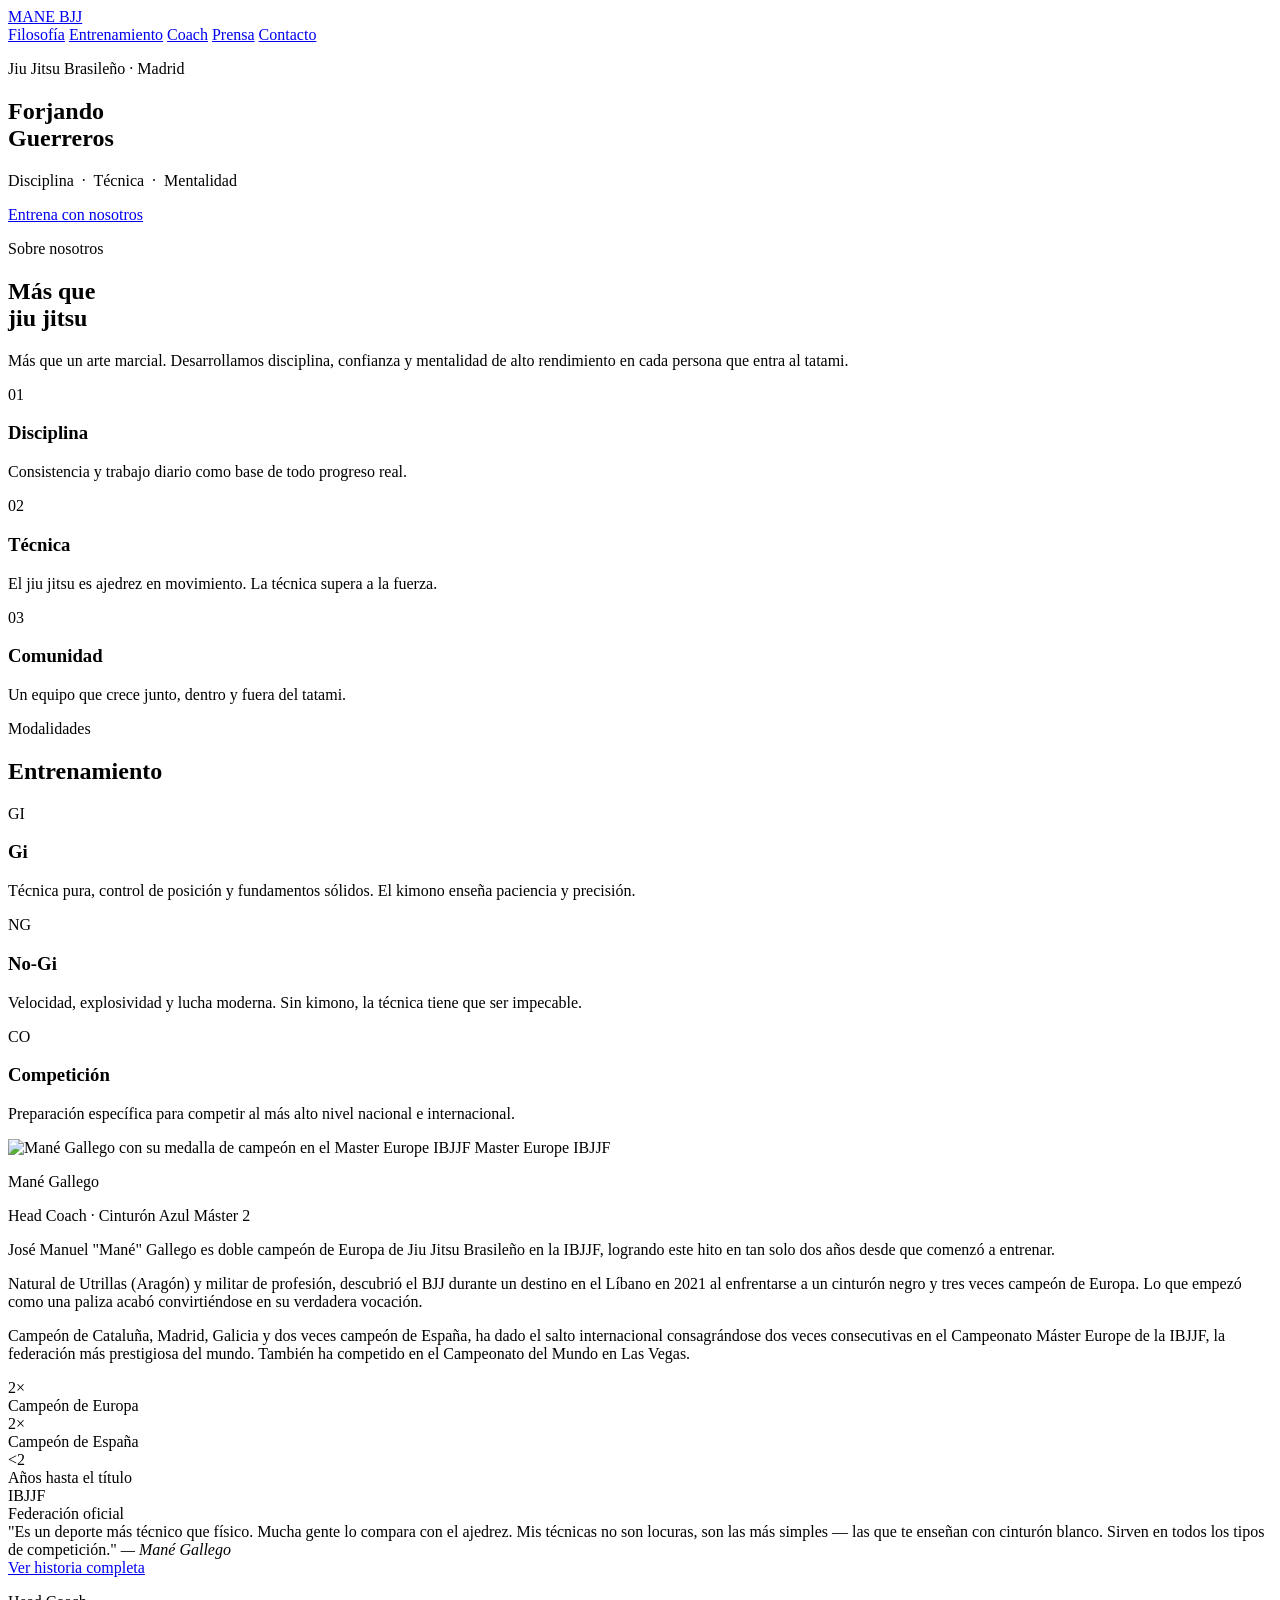
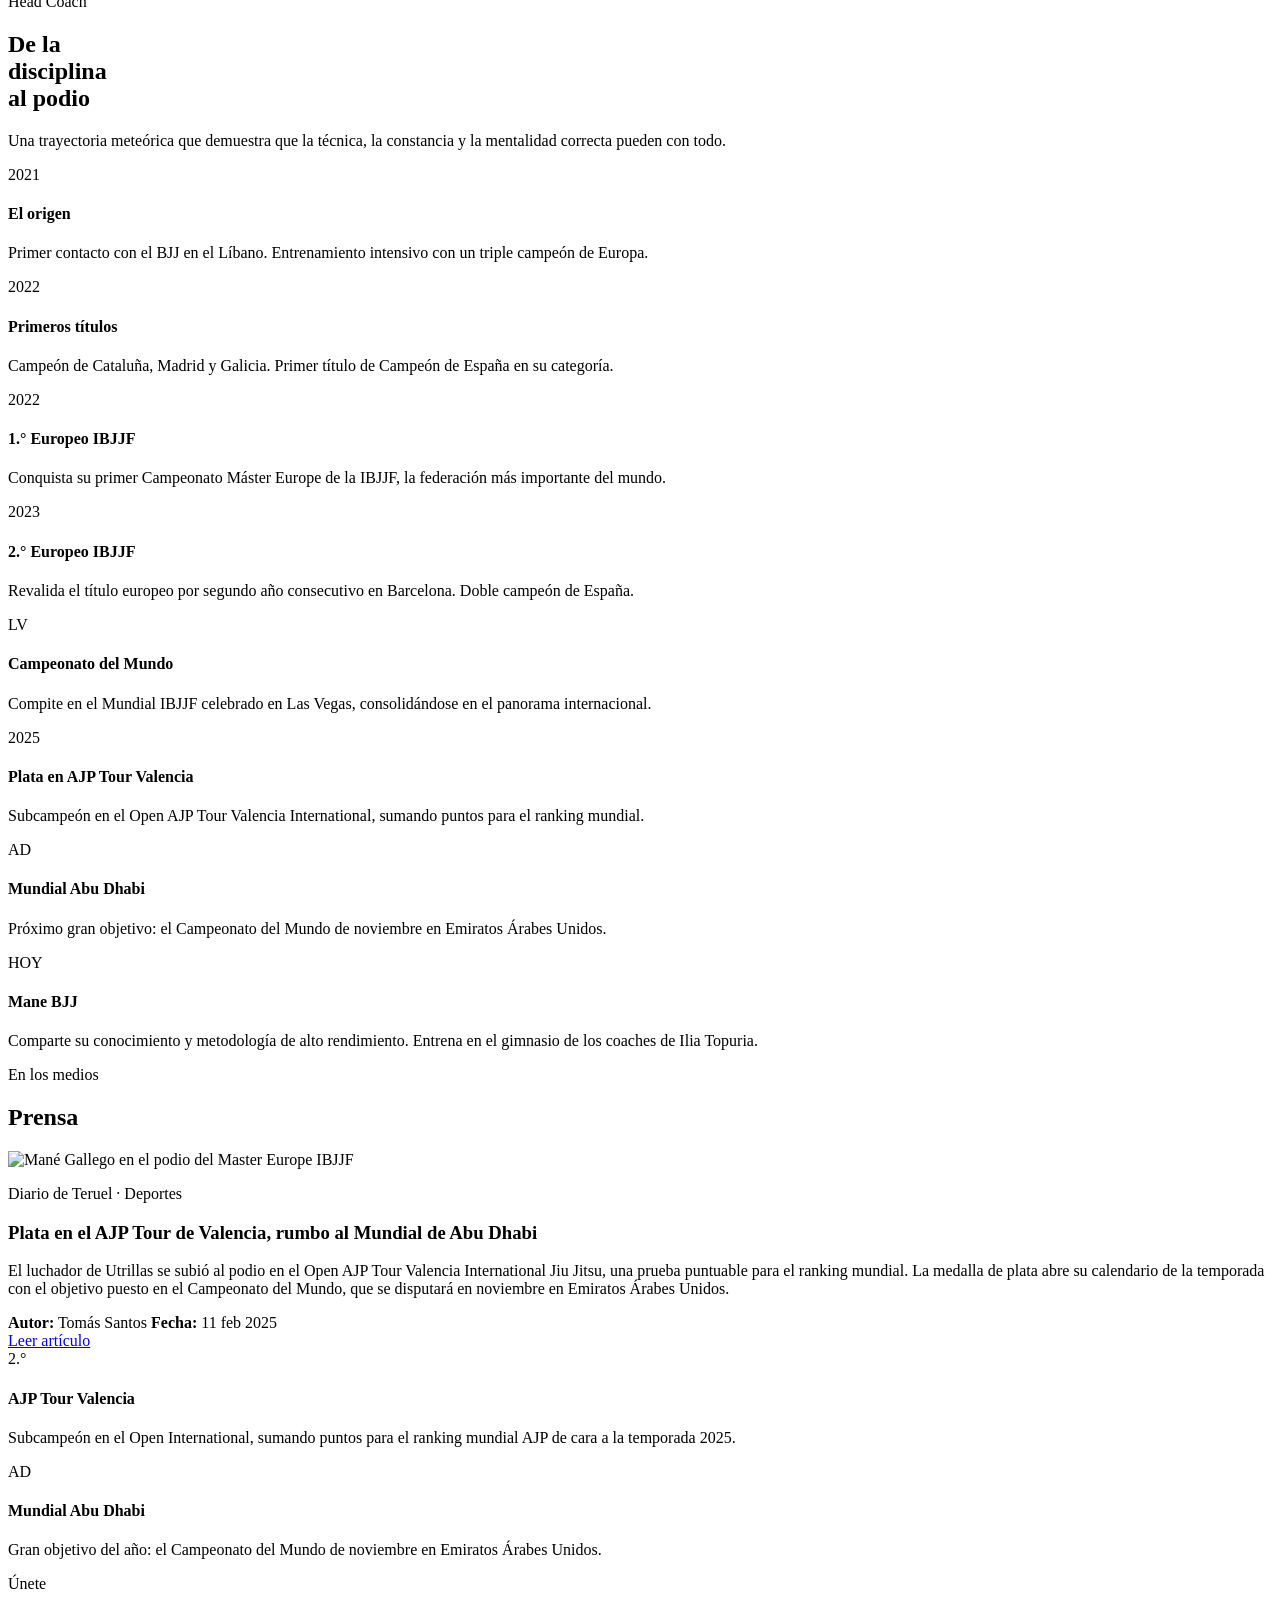
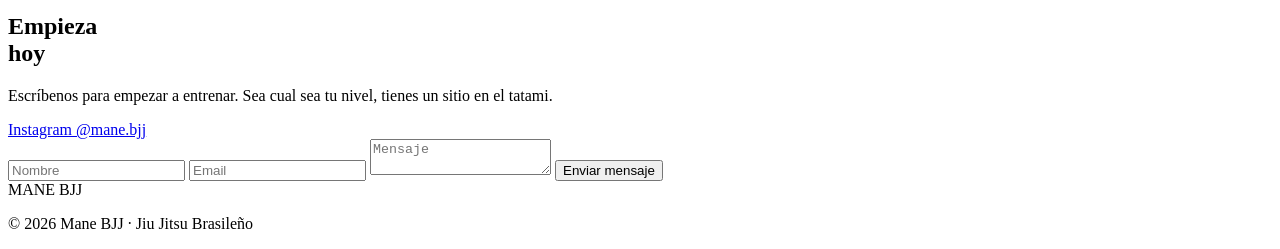
==== index.html @ 2add9572 "Add files via upload" ====
<!DOCTYPE html>
<html lang="es">
<head>
  <meta charset="UTF-8">
  <title>Mane BJJ · Jiu Jitsu Brasileño en Madrid</title>
  <meta name="viewport" content="width=device-width, initial-scale=1.0">
  <meta name="description" content="Academia de Jiu Jitsu Brasileño dirigida por Mané Gallego, doble campeón de Europa IBJJF. Disciplina, técnica y mentalidad de alto rendimiento.">
  <link href="https://fonts.googleapis.com/css2?family=Oswald:wght@400;600;700&family=Inter:wght@300;400;500&display=swap" rel="stylesheet">
  <link rel="stylesheet" href="css/styles.css">
</head>

<body>

<!-- HEADER -->
<header>
  <a class="logo" href="#">MANE BJJ</a>
  <nav>
    <a href="#about">Filosofía</a>
    <a href="#training">Entrenamiento</a>
    <a href="#coach">Coach</a>
    <a href="#press">Prensa</a>
    <a href="#contact">Contacto</a>
  </nav>
</header>

<!-- HERO -->
<section class="hero">
  <div class="hero-image"></div>
  <div class="hero-overlay"></div>
  <div class="hero-grid"></div>
  <div class="hero-content">
    <p class="hero-eyebrow">Jiu Jitsu Brasileño · Madrid</p>
    <h1>Forjando<br><span>Guerreros</span></h1>
    <div class="hero-divider"></div>
    <p class="hero-sub">Disciplina &nbsp;·&nbsp; Técnica &nbsp;·&nbsp; Mentalidad</p>
    <a class="btn" href="https://www.instagram.com/mane.bjj/" target="_blank" rel="noopener">Entrena con nosotros</a>
  </div>
</section>

<!-- FILOSOFIA -->
<section id="about" class="about">
  <div class="about-inner">
    <div>
      <p class="section-label">Sobre nosotros</p>
      <h2>Más que<br>jiu jitsu</h2>
      <p class="about-intro">
        Más que un arte marcial. Desarrollamos disciplina, confianza y mentalidad de alto rendimiento en cada persona que entra al tatami.
      </p>
    </div>
    <div class="about-pillars">
      <div class="pillar">
        <span class="pillar-num">01</span>
        <div class="pillar-text">
          <h3>Disciplina</h3>
          <p>Consistencia y trabajo diario como base de todo progreso real.</p>
        </div>
      </div>
      <div class="pillar">
        <span class="pillar-num">02</span>
        <div class="pillar-text">
          <h3>Técnica</h3>
          <p>El jiu jitsu es ajedrez en movimiento. La técnica supera a la fuerza.</p>
        </div>
      </div>
      <div class="pillar">
        <span class="pillar-num">03</span>
        <div class="pillar-text">
          <h3>Comunidad</h3>
          <p>Un equipo que crece junto, dentro y fuera del tatami.</p>
        </div>
      </div>
    </div>
  </div>
</section>

<!-- ENTRENAMIENTO -->
<section id="training" class="training">
  <div class="training-header">
    <p class="section-label">Modalidades</p>
    <h2>Entrenamiento</h2>
  </div>
  <div class="cards">
    <div class="card">
      <div class="card-icon">GI</div>
      <h3>Gi</h3>
      <p>Técnica pura, control de posición y fundamentos sólidos. El kimono enseña paciencia y precisión.</p>
    </div>
    <div class="card">
      <div class="card-icon">NG</div>
      <h3>No-Gi</h3>
      <p>Velocidad, explosividad y lucha moderna. Sin kimono, la técnica tiene que ser impecable.</p>
    </div>
    <div class="card">
      <div class="card-icon">CO</div>
      <h3>Competición</h3>
      <p>Preparación específica para competir al más alto nivel nacional e internacional.</p>
    </div>
  </div>
</section>

<!-- HEAD COACH -->
<section id="coach" class="coach">
  <div class="coach-inner">

    <div class="coach-visual">
      <div class="coach-card">
        <div class="coach-photo">
          <img src="images/mane-portrait.jpg" alt="Mané Gallego con su medalla de campeón en el Master Europe IBJJF" loading="lazy">
          <span class="coach-photo-tag">Master Europe IBJJF</span>
        </div>

        <div class="coach-body">
          <p class="coach-name">Mané Gallego</p>
          <p class="coach-title">Head Coach · Cinturón Azul Máster 2</p>

          <div class="coach-bio">
            <p>
              José Manuel "Mané" Gallego es doble campeón de Europa de Jiu Jitsu Brasileño en la IBJJF, logrando este hito en tan solo dos años desde que comenzó a entrenar.
            </p>
            <p>
              Natural de Utrillas (Aragón) y militar de profesión, descubrió el BJJ durante un destino en el Líbano en 2021 al enfrentarse a un cinturón negro y tres veces campeón de Europa. Lo que empezó como una paliza acabó convirtiéndose en su verdadera vocación.
            </p>
            <p>
              Campeón de Cataluña, Madrid, Galicia y dos veces campeón de España, ha dado el salto internacional consagrándose dos veces consecutivas en el Campeonato Máster Europe de la IBJJF, la federación más prestigiosa del mundo. También ha competido en el Campeonato del Mundo en Las Vegas.
            </p>
          </div>

          <div class="coach-stats">
            <div class="stat">
              <div class="stat-num">2×</div>
              <div class="stat-label">Campeón de Europa</div>
            </div>
            <div class="stat">
              <div class="stat-num">2×</div>
              <div class="stat-label">Campeón de España</div>
            </div>
            <div class="stat">
              <div class="stat-num">&lt;2</div>
              <div class="stat-label">Años hasta el título</div>
            </div>
            <div class="stat">
              <div class="stat-num">IBJJF</div>
              <div class="stat-label">Federación oficial</div>
            </div>
          </div>

          <div class="coach-quote">
            "Es un deporte más técnico que físico. Mucha gente lo compara con el ajedrez. Mis técnicas no son locuras, son las más simples — las que te enseñan con cinturón blanco. Sirven en todos los tipos de competición."
            <cite>— Mané Gallego</cite>
          </div>

          <a class="btn btn-outline coach-cta" href="https://www.aragondigital.es/articulo/deportes/la-historia-de-mane-gallego-doble-campeon-europeo-de-jiu-jitsu-con-solo-dos-anos-de-practica/20230602103056810098.html" target="_blank" rel="noopener">
            Ver historia completa
          </a>
        </div>
      </div>
    </div>

    <div>
      <p class="section-label">Head Coach</p>
      <h2>De la<br>disciplina<br>al podio</h2>
      <p class="coach-intro">
        Una trayectoria meteórica que demuestra que la técnica, la constancia y la mentalidad correcta pueden con todo.
      </p>

      <div class="coach-timeline">
        <div class="timeline-item">
          <div class="timeline-dot">2021</div>
          <div class="timeline-content">
            <h4>El origen</h4>
            <p>Primer contacto con el BJJ en el Líbano. Entrenamiento intensivo con un triple campeón de Europa.</p>
          </div>
        </div>
        <div class="timeline-item">
          <div class="timeline-dot">2022</div>
          <div class="timeline-content">
            <h4>Primeros títulos</h4>
            <p>Campeón de Cataluña, Madrid y Galicia. Primer título de Campeón de España en su categoría.</p>
          </div>
        </div>
        <div class="timeline-item">
          <div class="timeline-dot">2022</div>
          <div class="timeline-content">
            <h4>1.° Europeo IBJJF</h4>
            <p>Conquista su primer Campeonato Máster Europe de la IBJJF, la federación más importante del mundo.</p>
          </div>
        </div>
        <div class="timeline-item">
          <div class="timeline-dot">2023</div>
          <div class="timeline-content">
            <h4>2.° Europeo IBJJF</h4>
            <p>Revalida el título europeo por segundo año consecutivo en Barcelona. Doble campeón de España.</p>
          </div>
        </div>
        <div class="timeline-item">
          <div class="timeline-dot">LV</div>
          <div class="timeline-content">
            <h4>Campeonato del Mundo</h4>
            <p>Compite en el Mundial IBJJF celebrado en Las Vegas, consolidándose en el panorama internacional.</p>
          </div>
        </div>
        <div class="timeline-item">
          <div class="timeline-dot">2025</div>
          <div class="timeline-content">
            <h4>Plata en AJP Tour Valencia</h4>
            <p>Subcampeón en el Open AJP Tour Valencia International, sumando puntos para el ranking mundial.</p>
          </div>
        </div>
        <div class="timeline-item">
          <div class="timeline-dot">AD</div>
          <div class="timeline-content">
            <h4>Mundial Abu Dhabi</h4>
            <p>Próximo gran objetivo: el Campeonato del Mundo de noviembre en Emiratos Árabes Unidos.</p>
          </div>
        </div>
        <div class="timeline-item">
          <div class="timeline-dot">HOY</div>
          <div class="timeline-content">
            <h4>Mane BJJ</h4>
            <p>Comparte su conocimiento y metodología de alto rendimiento. Entrena en el gimnasio de los coaches de Ilia Topuria.</p>
          </div>
        </div>
      </div>
    </div>

  </div>
</section>

<!-- PRENSA -->
<section id="press" class="press">
  <div class="press-inner">
    <div class="press-header">
      <p class="section-label">En los medios</p>
      <h2>Prensa</h2>
    </div>

    <div class="press-grid">

      <article class="press-feature">
        <div class="press-feature-image">
          <img src="images/mane-podium.jpg" alt="Mané Gallego en el podio del Master Europe IBJJF" loading="lazy">
        </div>
        <div class="press-feature-body">
          <p class="press-source">Diario de Teruel · Deportes</p>
          <h3>Plata en el AJP Tour de Valencia, rumbo al Mundial de Abu Dhabi</h3>
          <p>
            El luchador de Utrillas se subió al podio en el Open AJP Tour Valencia International Jiu Jitsu, una prueba puntuable para el ranking mundial. La medalla de plata abre su calendario de la temporada con el objetivo puesto en el Campeonato del Mundo, que se disputará en noviembre en Emiratos Árabes Unidos.
          </p>
          <div class="press-feature-meta">
            <span class="press-meta-item"><strong>Autor:</strong> Tomás Santos</span>
            <span class="press-meta-item"><strong>Fecha:</strong> 11 feb 2025</span>
          </div>
          <a class="btn btn-outline" href="https://www.diariodeteruel.es/deportes/mane-gallego-segundo-en-el-ajptour-de-valencia-para-preparar-su-temporada" target="_blank" rel="noopener">
            Leer artículo
          </a>
        </div>
      </article>

      <div class="press-side">
        <div class="press-callout">
          <div class="press-callout-num">2.°</div>
          <h4>AJP Tour Valencia</h4>
          <p>Subcampeón en el Open International, sumando puntos para el ranking mundial AJP de cara a la temporada 2025.</p>
        </div>
        <div class="press-callout">
          <div class="press-callout-num">AD</div>
          <h4>Mundial Abu Dhabi</h4>
          <p>Gran objetivo del año: el Campeonato del Mundo de noviembre en Emiratos Árabes Unidos.</p>
        </div>
      </div>

    </div>
  </div>
</section>

<!-- CONTACTO -->
<section id="contact" class="contact">
  <div class="contact-inner">

    <div class="contact-info">
      <p class="section-label">Únete</p>
      <h2>Empieza<br>hoy</h2>
      <p>Escríbenos para empezar a entrenar. Sea cual sea tu nivel, tienes un sitio en el tatami.</p>
      <a class="ig-link" href="https://www.instagram.com/mane.bjj/" target="_blank" rel="noopener">
        Instagram @mane.bjj
      </a>
    </div>

    <form class="contact-form" action="mailto:jmgn1987@gmail.com" method="POST" enctype="text/plain">
      <input type="text" name="nombre" placeholder="Nombre" required>
      <input type="email" name="email" placeholder="Email" required>
      <textarea name="mensaje" placeholder="Mensaje" required></textarea>
      <button type="submit">Enviar mensaje</button>
    </form>

  </div>
</section>

<!-- FOOTER -->
<footer>
  <span class="logo">MANE BJJ</span>
  <p>© 2026 Mane BJJ · Jiu Jitsu Brasileño</p>
</footer>

</body>
</html>
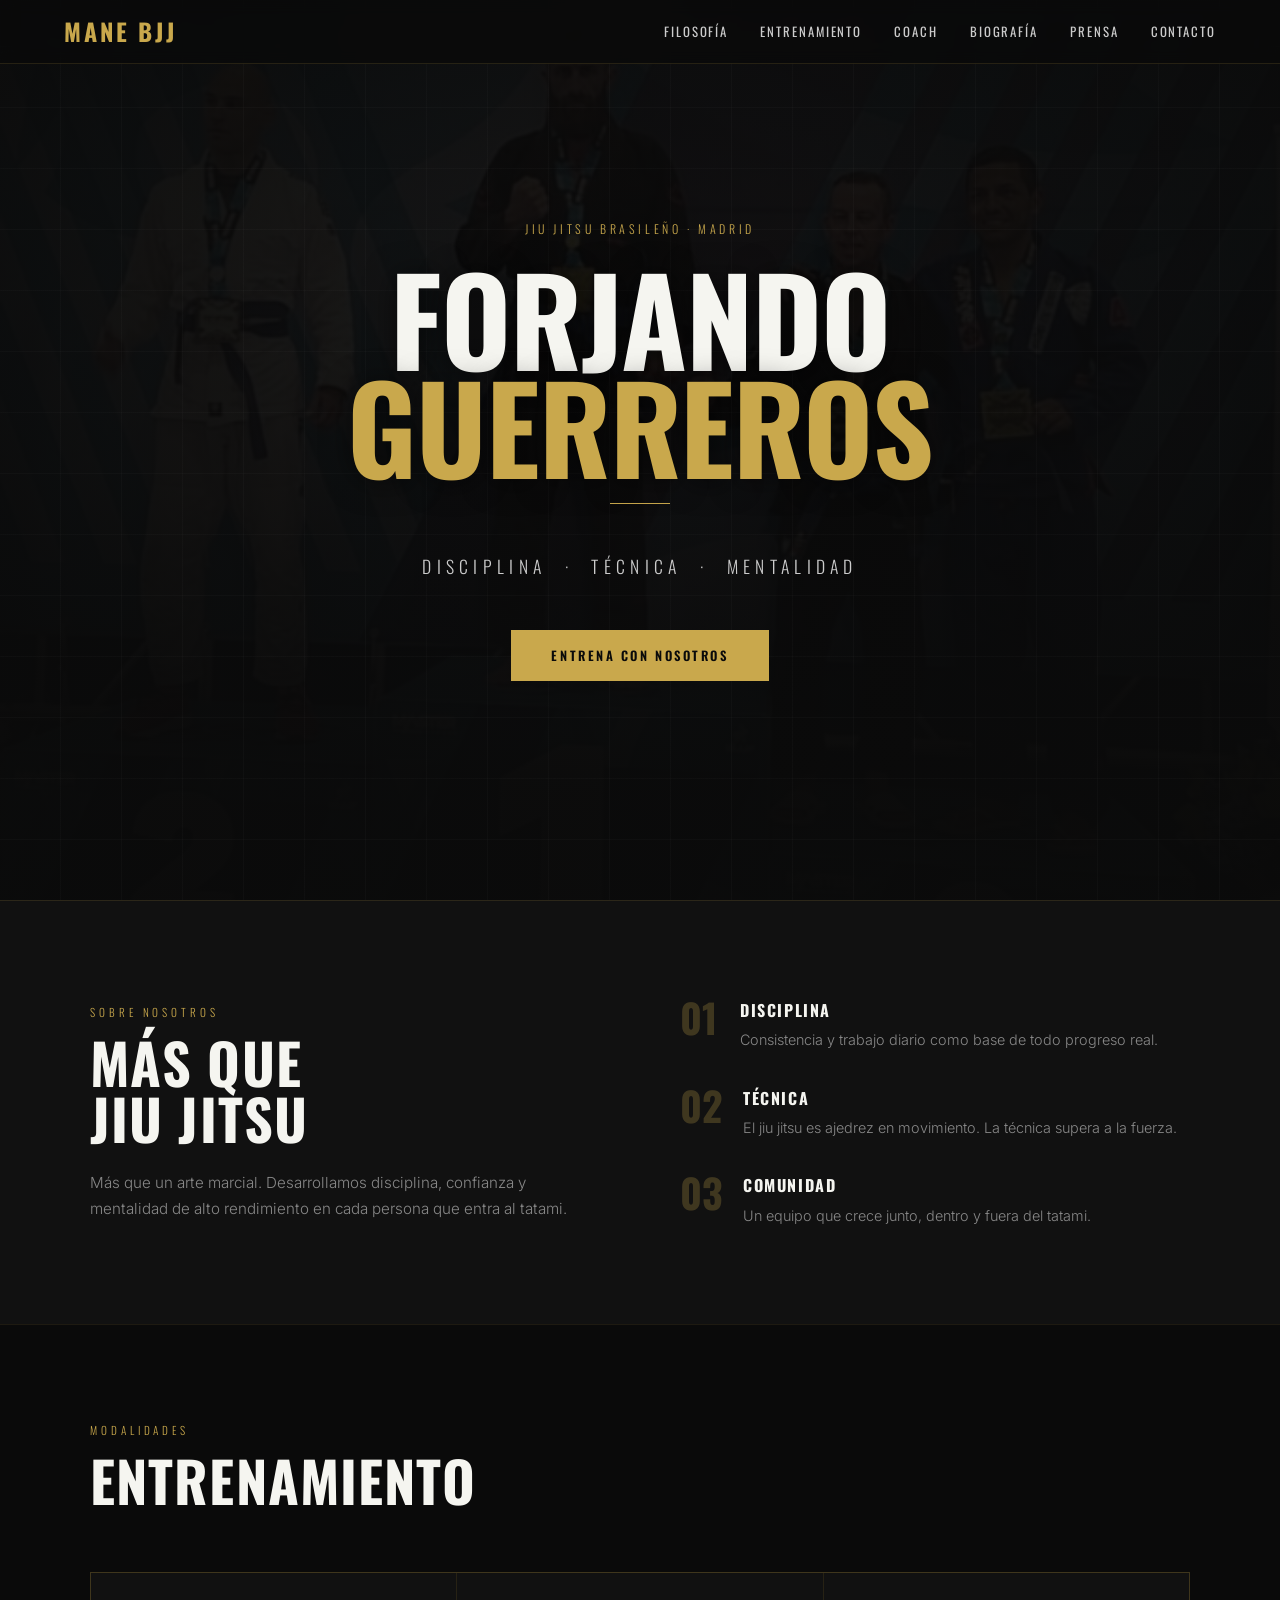
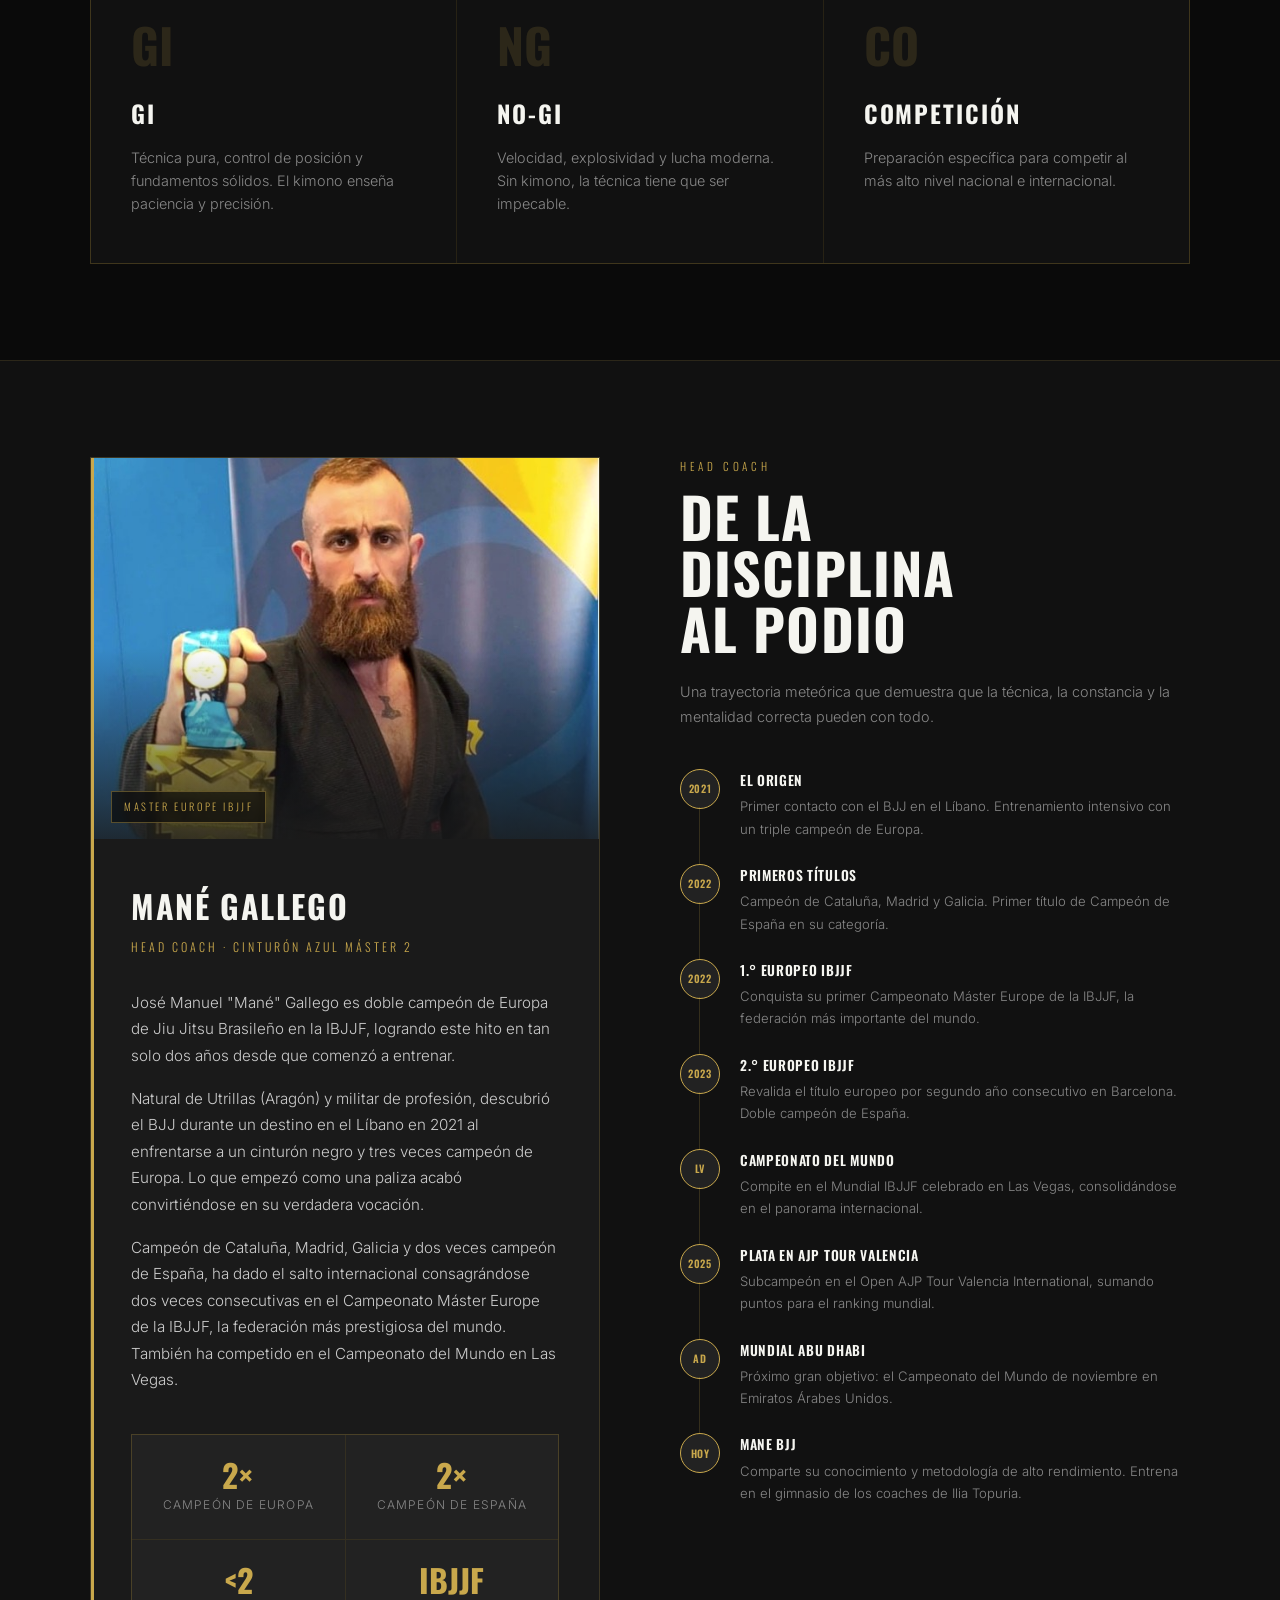
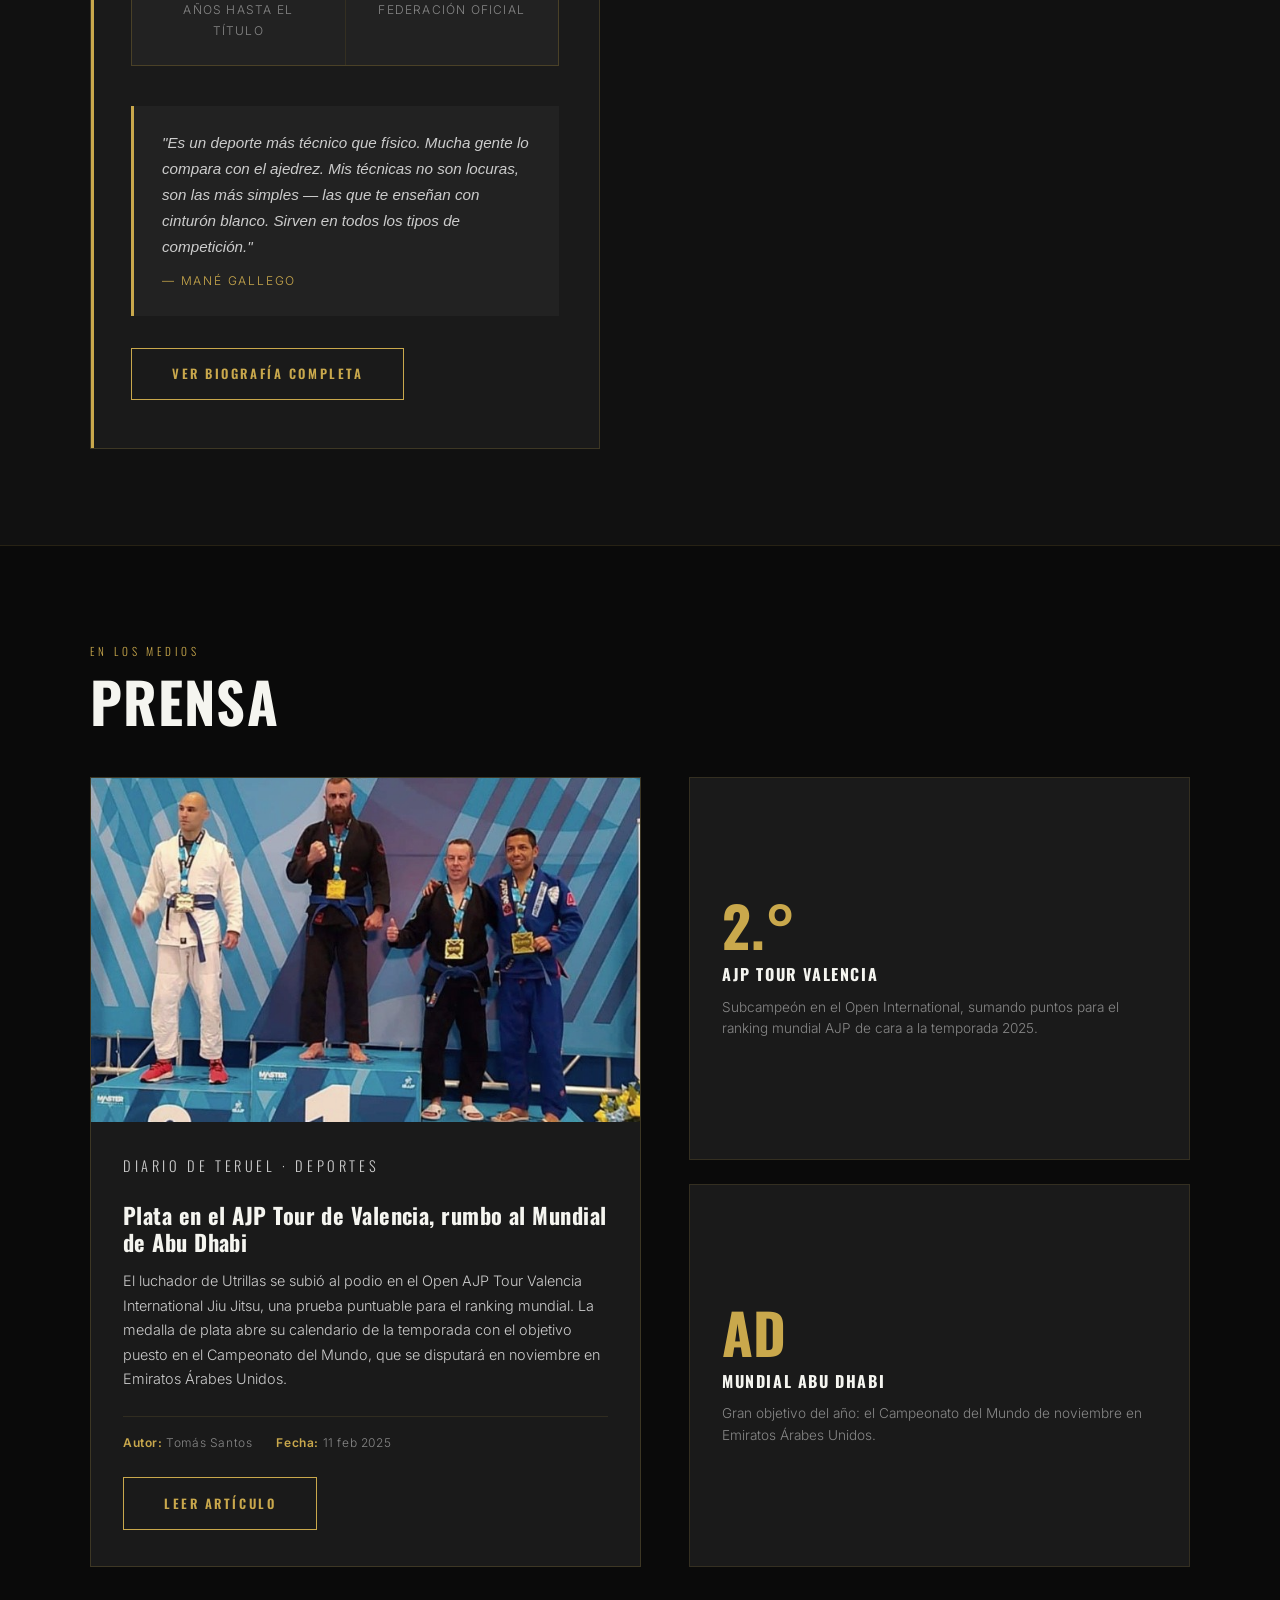
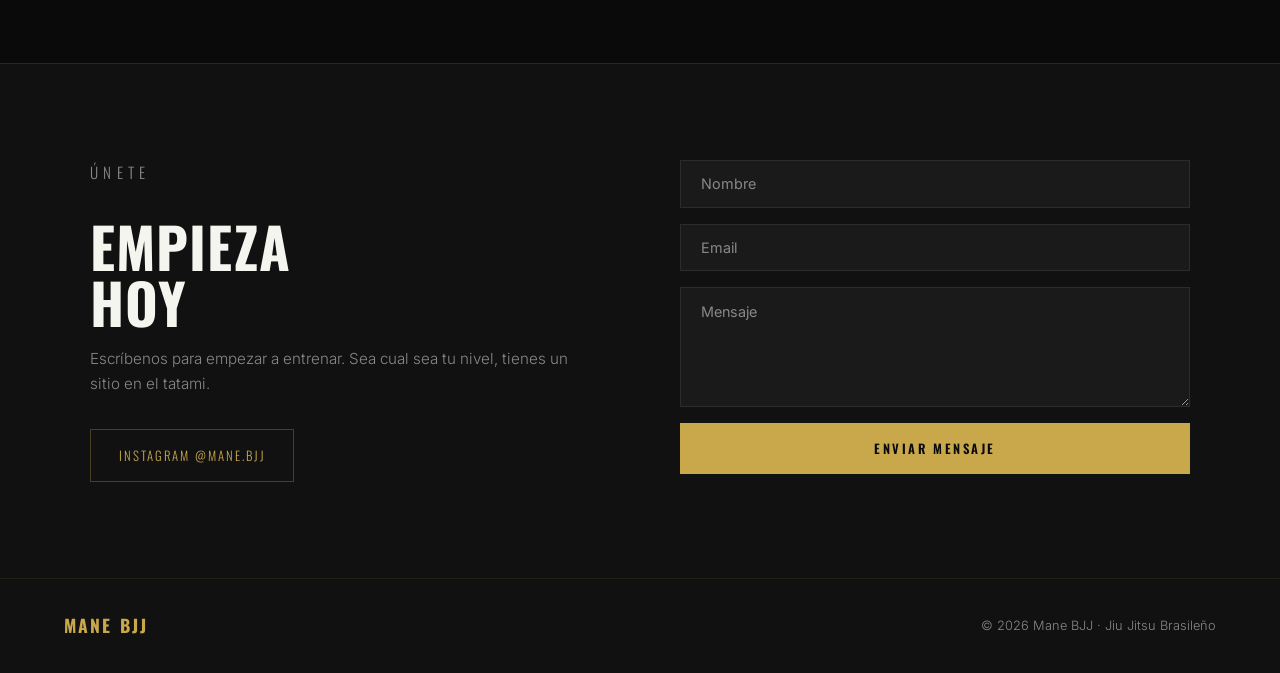
==== commit 450d2259: "Añade página de biografía cronológica con entrevista en vídeo y prensa Co-Authored-By: Claude Opus 5" ====
--- a/index.html
+++ b/index.html
@@ -18,6 +18,7 @@
     <a href="#about">Filosofía</a>
     <a href="#training">Entrenamiento</a>
     <a href="#coach">Coach</a>
+    <a href="biografia.html">Biografía</a>
     <a href="#press">Prensa</a>
     <a href="#contact">Contacto</a>
   </nav>
@@ -149,8 +150,8 @@
             <cite>— Mané Gallego</cite>
           </div>
 
-          <a class="btn btn-outline coach-cta" href="https://www.aragondigital.es/articulo/deportes/la-historia-de-mane-gallego-doble-campeon-europeo-de-jiu-jitsu-con-solo-dos-anos-de-practica/20230602103056810098.html" target="_blank" rel="noopener">
-            Ver historia completa
+          <a class="btn btn-outline coach-cta" href="biografia.html">
+            Ver biografía completa
           </a>
         </div>
       </div>
--- a/css/styles.css
+++ b/css/styles.css
@@ -0,0 +1,1106 @@
+/* ─────────────────────────────────────────────
+   MANE BJJ · STYLES
+   Jiu Jitsu Brasileño · Madrid
+   ───────────────────────────────────────────── */
+
+*, *::before, *::after { box-sizing: border-box; margin: 0; padding: 0; }
+
+:root {
+  --black: #0a0a0a;
+  --dark: #111111;
+  --dark-2: #1a1a1a;
+  --dark-3: #222222;
+  --gold: #c9a84c;
+  --gold-light: #e2c47a;
+  --gold-dark: #9a7a2e;
+  --white: #f5f5f0;
+  --gray: #888;
+  --gray-light: #ccc;
+  --font-title: 'Oswald', sans-serif;
+  --font-body: 'Inter', sans-serif;
+}
+
+html { scroll-behavior: smooth; }
+
+body {
+  background: var(--black);
+  color: var(--white);
+  font-family: var(--font-body);
+  font-weight: 300;
+  line-height: 1.7;
+  overflow-x: hidden;
+}
+
+img { max-width: 100%; display: block; }
+
+/* ── HEADER ── */
+header {
+  position: fixed;
+  top: 0; left: 0; right: 0;
+  z-index: 100;
+  display: flex;
+  align-items: center;
+  justify-content: space-between;
+  padding: 0 5%;
+  height: 64px;
+  background: rgba(10,10,10,0.92);
+  backdrop-filter: blur(8px);
+  border-bottom: 1px solid rgba(201,168,76,0.15);
+}
+
+header .logo {
+  font-family: var(--font-title);
+  font-size: 1.5rem;
+  font-weight: 700;
+  letter-spacing: 0.12em;
+  color: var(--gold);
+  text-decoration: none;
+}
+
+nav { display: flex; gap: 2rem; }
+
+nav a {
+  font-family: var(--font-title);
+  font-size: 0.8rem;
+  font-weight: 400;
+  letter-spacing: 0.15em;
+  text-transform: uppercase;
+  color: var(--gray-light);
+  text-decoration: none;
+  transition: color 0.2s;
+}
+
+nav a:hover { color: var(--gold); }
+
+/* ── HERO ── */
+.hero {
+  min-height: 100vh;
+  display: flex;
+  align-items: center;
+  justify-content: center;
+  text-align: center;
+  position: relative;
+  overflow: hidden;
+  background: var(--black);
+}
+
+.hero-image {
+  position: absolute;
+  inset: 0;
+  background-image: url('../images/mane-podium.jpg');
+  background-size: cover;
+  background-position: center 30%;
+  filter: grayscale(40%) contrast(1.05);
+  opacity: 0.55;
+}
+
+.hero-overlay {
+  position: absolute;
+  inset: 0;
+  background:
+    radial-gradient(ellipse 80% 60% at 50% 40%, rgba(10,10,10,0.55) 0%, rgba(10,10,10,0.92) 80%),
+    linear-gradient(180deg, rgba(10,10,10,0.6) 0%, rgba(10,10,10,0.85) 100%);
+}
+
+.hero-grid {
+  position: absolute;
+  inset: 0;
+  background:
+    repeating-linear-gradient(0deg, transparent, transparent 60px, rgba(255,255,255,0.018) 60px, rgba(255,255,255,0.018) 61px),
+    repeating-linear-gradient(90deg, transparent, transparent 60px, rgba(255,255,255,0.018) 60px, rgba(255,255,255,0.018) 61px);
+}
+
+.hero-content {
+  position: relative;
+  z-index: 2;
+  max-width: 860px;
+  padding: 0 5%;
+}
+
+.hero-eyebrow {
+  font-family: var(--font-title);
+  font-size: 0.75rem;
+  letter-spacing: 0.3em;
+  color: var(--gold);
+  text-transform: uppercase;
+  margin-bottom: 1.5rem;
+}
+
+.hero h1 {
+  font-family: var(--font-title);
+  font-size: clamp(3.5rem, 10vw, 7.5rem);
+  font-weight: 700;
+  line-height: 0.9;
+  letter-spacing: -0.01em;
+  text-transform: uppercase;
+  color: var(--white);
+  margin-bottom: 1.5rem;
+  text-shadow: 0 2px 30px rgba(0,0,0,0.6);
+}
+
+.hero h1 span { color: var(--gold); }
+
+.hero-sub {
+  font-family: var(--font-title);
+  font-size: clamp(0.9rem, 2vw, 1.1rem);
+  letter-spacing: 0.3em;
+  color: var(--gray-light);
+  text-transform: uppercase;
+  margin-bottom: 3rem;
+}
+
+.hero-divider {
+  width: 60px;
+  height: 1px;
+  background: var(--gold);
+  margin: 0 auto 3rem;
+}
+
+.btn {
+  display: inline-block;
+  font-family: var(--font-title);
+  font-size: 0.8rem;
+  font-weight: 600;
+  letter-spacing: 0.2em;
+  text-transform: uppercase;
+  color: var(--black);
+  background: var(--gold);
+  padding: 0.9rem 2.5rem;
+  text-decoration: none;
+  transition: background 0.2s, transform 0.15s;
+}
+
+.btn:hover {
+  background: var(--gold-light);
+  transform: translateY(-1px);
+}
+
+.btn-outline {
+  background: transparent;
+  color: var(--gold);
+  border: 1px solid var(--gold);
+}
+
+.btn-outline:hover {
+  background: var(--gold);
+  color: var(--black);
+}
+
+/* ── SECTION BASE ── */
+section { padding: 6rem 5%; }
+
+.section-label {
+  font-family: var(--font-title);
+  font-size: 0.7rem;
+  letter-spacing: 0.35em;
+  color: var(--gold);
+  text-transform: uppercase;
+  margin-bottom: 0.75rem;
+}
+
+h2 {
+  font-family: var(--font-title);
+  font-size: clamp(2rem, 5vw, 3.5rem);
+  font-weight: 700;
+  text-transform: uppercase;
+  letter-spacing: 0.02em;
+  line-height: 1;
+  margin-bottom: 1.5rem;
+}
+
+/* ── ABOUT / FILOSOFIA ── */
+.about {
+  background: var(--dark);
+  border-top: 1px solid rgba(201,168,76,0.15);
+}
+
+.about-inner {
+  max-width: 1100px;
+  margin: 0 auto;
+  display: grid;
+  grid-template-columns: 1fr 1fr;
+  gap: 5rem;
+  align-items: center;
+}
+
+.about-intro {
+  color: var(--gray);
+  font-size: 0.95rem;
+  margin-top: 1.25rem;
+}
+
+.about-pillars {
+  display: flex;
+  flex-direction: column;
+  gap: 2rem;
+}
+
+.pillar {
+  display: flex;
+  gap: 1.25rem;
+  align-items: flex-start;
+}
+
+.pillar-num {
+  font-family: var(--font-title);
+  font-size: 2.5rem;
+  font-weight: 700;
+  color: var(--gold);
+  opacity: 0.25;
+  line-height: 1;
+  min-width: 2.5rem;
+}
+
+.pillar-text h3 {
+  font-family: var(--font-title);
+  font-size: 1rem;
+  letter-spacing: 0.1em;
+  text-transform: uppercase;
+  color: var(--white);
+  margin-bottom: 0.25rem;
+}
+
+.pillar-text p {
+  font-size: 0.9rem;
+  color: var(--gray);
+}
+
+/* ── TRAINING ── */
+.training {
+  background: var(--black);
+  border-top: 1px solid rgba(201,168,76,0.1);
+}
+
+.training-header {
+  max-width: 1100px;
+  margin: 0 auto 4rem;
+}
+
+.cards {
+  max-width: 1100px;
+  margin: 0 auto;
+  display: grid;
+  grid-template-columns: repeat(3, 1fr);
+  gap: 1px;
+  background: rgba(201,168,76,0.15);
+  border: 1px solid rgba(201,168,76,0.15);
+}
+
+.card {
+  background: var(--dark);
+  padding: 3rem 2.5rem;
+  position: relative;
+  overflow: hidden;
+  transition: background 0.3s;
+}
+
+.card::before {
+  content: '';
+  position: absolute;
+  bottom: 0; left: 0; right: 0;
+  height: 2px;
+  background: var(--gold);
+  transform: scaleX(0);
+  transform-origin: left;
+  transition: transform 0.3s;
+}
+
+.card:hover { background: var(--dark-2); }
+.card:hover::before { transform: scaleX(1); }
+
+.card-icon {
+  font-family: var(--font-title);
+  font-size: 3rem;
+  font-weight: 700;
+  color: rgba(201,168,76,0.15);
+  line-height: 1;
+  margin-bottom: 1.5rem;
+}
+
+.card h3 {
+  font-family: var(--font-title);
+  font-size: 1.5rem;
+  font-weight: 700;
+  letter-spacing: 0.08em;
+  text-transform: uppercase;
+  color: var(--white);
+  margin-bottom: 0.75rem;
+}
+
+.card p {
+  font-size: 0.9rem;
+  color: var(--gray);
+  line-height: 1.6;
+}
+
+/* ── HEAD COACH ── */
+.coach {
+  background: var(--dark);
+  border-top: 1px solid rgba(201,168,76,0.15);
+}
+
+.coach-inner {
+  max-width: 1100px;
+  margin: 0 auto;
+  display: grid;
+  grid-template-columns: 1fr 1fr;
+  gap: 5rem;
+  align-items: start;
+}
+
+.coach-visual { position: relative; }
+
+.coach-card {
+  background: var(--dark-2);
+  border: 1px solid rgba(201,168,76,0.2);
+  position: relative;
+}
+
+.coach-card::before {
+  content: '';
+  position: absolute;
+  top: 0; left: 0;
+  width: 3px;
+  height: 100%;
+  background: var(--gold);
+  z-index: 2;
+}
+
+.coach-photo {
+  position: relative;
+  overflow: hidden;
+  aspect-ratio: 4 / 3;
+  background: var(--black);
+}
+
+.coach-photo img {
+  width: 100%;
+  height: 100%;
+  object-fit: cover;
+  object-position: center 25%;
+  filter: grayscale(15%) contrast(1.05);
+  transition: transform 0.6s ease, filter 0.4s ease;
+}
+
+.coach-card:hover .coach-photo img {
+  transform: scale(1.04);
+  filter: grayscale(0%) contrast(1.05);
+}
+
+.coach-photo::after {
+  content: '';
+  position: absolute;
+  inset: 0;
+  background: linear-gradient(180deg, transparent 50%, rgba(26,26,26,0.85) 100%);
+  pointer-events: none;
+}
+
+.coach-photo-tag {
+  position: absolute;
+  bottom: 1rem;
+  left: 1.25rem;
+  z-index: 2;
+  font-family: var(--font-title);
+  font-size: 0.65rem;
+  letter-spacing: 0.25em;
+  text-transform: uppercase;
+  color: var(--gold);
+  padding: 0.4rem 0.75rem;
+  background: rgba(10,10,10,0.7);
+  border: 1px solid rgba(201,168,76,0.4);
+  backdrop-filter: blur(4px);
+}
+
+.coach-body { padding: 2.5rem 2.5rem 3rem; }
+
+.coach-name {
+  font-family: var(--font-title);
+  font-size: 2rem;
+  font-weight: 700;
+  text-transform: uppercase;
+  letter-spacing: 0.05em;
+  color: var(--white);
+  margin-bottom: 0.25rem;
+}
+
+.coach-title {
+  font-family: var(--font-title);
+  font-size: 0.75rem;
+  letter-spacing: 0.25em;
+  color: var(--gold);
+  text-transform: uppercase;
+  margin-bottom: 2rem;
+}
+
+.coach-bio p {
+  font-size: 0.95rem;
+  color: var(--gray-light);
+  margin-bottom: 1rem;
+  line-height: 1.75;
+}
+
+.coach-stats {
+  display: grid;
+  grid-template-columns: 1fr 1fr;
+  gap: 1px;
+  background: rgba(201,168,76,0.15);
+  border: 1px solid rgba(201,168,76,0.15);
+  margin-top: 2.5rem;
+}
+
+.stat {
+  background: var(--dark-3);
+  padding: 1.5rem;
+  text-align: center;
+}
+
+.stat-num {
+  font-family: var(--font-title);
+  font-size: 2rem;
+  font-weight: 700;
+  color: var(--gold);
+  line-height: 1;
+  margin-bottom: 0.25rem;
+}
+
+.stat-label {
+  font-size: 0.75rem;
+  letter-spacing: 0.1em;
+  text-transform: uppercase;
+  color: var(--gray);
+}
+
+.coach-quote {
+  background: var(--dark-3);
+  border-left: 3px solid var(--gold);
+  padding: 1.5rem 1.75rem;
+  margin-top: 2.5rem;
+  font-style: italic;
+  font-size: 0.95rem;
+  color: var(--gray-light);
+  line-height: 1.7;
+}
+
+.coach-quote cite {
+  display: block;
+  margin-top: 0.75rem;
+  font-style: normal;
+  font-size: 0.75rem;
+  letter-spacing: 0.15em;
+  text-transform: uppercase;
+  color: var(--gold);
+}
+
+.coach-cta { margin-top: 2rem; display: inline-block; }
+
+.coach-intro {
+  color: var(--gray);
+  font-size: 0.9rem;
+  margin-bottom: 2.5rem;
+}
+
+.coach-timeline { margin-top: 2.5rem; }
+
+.timeline-item {
+  display: flex;
+  gap: 1.25rem;
+  padding-bottom: 1.5rem;
+  position: relative;
+}
+
+.timeline-item:not(:last-child)::after {
+  content: '';
+  position: absolute;
+  left: 19px;
+  top: 38px;
+  bottom: 0;
+  width: 1px;
+  background: rgba(201,168,76,0.2);
+}
+
+.timeline-dot {
+  width: 40px;
+  height: 40px;
+  border-radius: 50%;
+  border: 1px solid var(--gold);
+  background: var(--dark-3);
+  display: flex;
+  align-items: center;
+  justify-content: center;
+  flex-shrink: 0;
+  font-family: var(--font-title);
+  font-size: 0.65rem;
+  font-weight: 600;
+  color: var(--gold);
+  letter-spacing: 0.05em;
+}
+
+.timeline-content h4 {
+  font-family: var(--font-title);
+  font-size: 0.85rem;
+  font-weight: 600;
+  letter-spacing: 0.05em;
+  text-transform: uppercase;
+  color: var(--white);
+  margin-bottom: 0.2rem;
+}
+
+.timeline-content p {
+  font-size: 0.82rem;
+  color: var(--gray);
+}
+
+/* ── PRENSA ── */
+.press {
+  background: var(--black);
+  border-top: 1px solid rgba(201,168,76,0.15);
+}
+
+.press-inner {
+  max-width: 1100px;
+  margin: 0 auto;
+}
+
+.press-header { margin-bottom: 3rem; }
+
+.press-grid {
+  display: grid;
+  grid-template-columns: 1.1fr 1fr;
+  gap: 3rem;
+  align-items: stretch;
+}
+
+.press-feature {
+  background: var(--dark-2);
+  border: 1px solid rgba(201,168,76,0.2);
+  overflow: hidden;
+  display: flex;
+  flex-direction: column;
+}
+
+.press-feature-image {
+  aspect-ratio: 16 / 10;
+  overflow: hidden;
+  position: relative;
+}
+
+.press-feature-image img {
+  width: 100%;
+  height: 100%;
+  object-fit: cover;
+  object-position: center 30%;
+  filter: grayscale(20%);
+  transition: transform 0.6s ease;
+}
+
+.press-feature:hover .press-feature-image img { transform: scale(1.04); }
+
+.press-feature-body { padding: 2rem 2rem 2.25rem; }
+
+.press-source {
+  font-family: var(--font-title);
+  font-size: 0.7rem;
+  letter-spacing: 0.25em;
+  text-transform: uppercase;
+  color: var(--gold);
+  margin-bottom: 0.75rem;
+}
+
+.press-feature h3 {
+  font-family: var(--font-title);
+  font-size: 1.4rem;
+  font-weight: 700;
+  letter-spacing: 0.02em;
+  line-height: 1.2;
+  color: var(--white);
+  margin-bottom: 0.85rem;
+  text-transform: none;
+}
+
+.press-feature p {
+  font-size: 0.9rem;
+  color: var(--gray-light);
+  line-height: 1.7;
+  margin-bottom: 1.5rem;
+}
+
+.press-feature-meta {
+  display: flex;
+  gap: 1.5rem;
+  align-items: center;
+  flex-wrap: wrap;
+  margin-bottom: 1.5rem;
+  padding-top: 1rem;
+  border-top: 1px solid rgba(201,168,76,0.12);
+}
+
+.press-meta-item {
+  font-size: 0.75rem;
+  color: var(--gray);
+  letter-spacing: 0.05em;
+}
+
+.press-meta-item strong {
+  color: var(--gold);
+  font-weight: 600;
+}
+
+.press-side {
+  display: flex;
+  flex-direction: column;
+  gap: 1.5rem;
+}
+
+.press-callout {
+  background: var(--dark-2);
+  border: 1px solid rgba(201,168,76,0.15);
+  padding: 2rem;
+  flex: 1;
+  display: flex;
+  flex-direction: column;
+  justify-content: center;
+}
+
+.press-callout-num {
+  font-family: var(--font-title);
+  font-size: 3.5rem;
+  font-weight: 700;
+  color: var(--gold);
+  line-height: 1;
+  margin-bottom: 0.5rem;
+}
+
+.press-callout h4 {
+  font-family: var(--font-title);
+  font-size: 1rem;
+  letter-spacing: 0.1em;
+  text-transform: uppercase;
+  color: var(--white);
+  margin-bottom: 0.5rem;
+}
+
+.press-callout p {
+  font-size: 0.85rem;
+  color: var(--gray);
+  line-height: 1.6;
+}
+
+/* ── CONTACT ── */
+.contact {
+  background: var(--dark);
+  border-top: 1px solid rgba(201,168,76,0.15);
+}
+
+.contact-inner {
+  max-width: 1100px;
+  margin: 0 auto;
+  display: grid;
+  grid-template-columns: 1fr 1fr;
+  gap: 5rem;
+  align-items: start;
+}
+
+.contact-info h2 { margin-bottom: 1rem; }
+
+.contact-info p {
+  font-size: 0.95rem;
+  color: var(--gray);
+  margin-bottom: 2rem;
+}
+
+.contact-form {
+  display: flex;
+  flex-direction: column;
+  gap: 1rem;
+}
+
+.contact-form input,
+.contact-form textarea {
+  background: var(--dark-2);
+  border: 1px solid rgba(255,255,255,0.08);
+  color: var(--white);
+  font-family: var(--font-body);
+  font-size: 0.9rem;
+  padding: 0.9rem 1.25rem;
+  outline: none;
+  transition: border-color 0.2s;
+}
+
+.contact-form input:focus,
+.contact-form textarea:focus {
+  border-color: rgba(201,168,76,0.5);
+}
+
+.contact-form input::placeholder,
+.contact-form textarea::placeholder { color: var(--gray); }
+
+.contact-form textarea { resize: vertical; min-height: 120px; }
+
+.contact-form button {
+  font-family: var(--font-title);
+  font-size: 0.8rem;
+  font-weight: 600;
+  letter-spacing: 0.2em;
+  text-transform: uppercase;
+  color: var(--black);
+  background: var(--gold);
+  border: none;
+  padding: 1rem;
+  cursor: pointer;
+  transition: background 0.2s;
+}
+
+.contact-form button:hover { background: var(--gold-light); }
+
+.ig-link {
+  display: inline-flex;
+  align-items: center;
+  gap: 0.75rem;
+  font-family: var(--font-title);
+  font-size: 0.8rem;
+  letter-spacing: 0.15em;
+  text-transform: uppercase;
+  color: var(--gold);
+  text-decoration: none;
+  border: 1px solid rgba(201,168,76,0.3);
+  padding: 0.9rem 1.75rem;
+  transition: border-color 0.2s, background 0.2s;
+}
+
+.ig-link:hover {
+  border-color: var(--gold);
+  background: rgba(201,168,76,0.07);
+}
+
+/* ── FOOTER ── */
+footer {
+  background: var(--dark);
+  border-top: 1px solid rgba(201,168,76,0.1);
+  padding: 2rem 5%;
+  display: flex;
+  align-items: center;
+  justify-content: space-between;
+  flex-wrap: wrap;
+  gap: 1rem;
+}
+
+footer .logo {
+  font-family: var(--font-title);
+  font-size: 1.1rem;
+  font-weight: 700;
+  letter-spacing: 0.12em;
+  color: var(--gold);
+}
+
+footer p {
+  font-size: 0.8rem;
+  color: var(--gray);
+}
+
+nav a.active { color: var(--gold); }
+
+/* ── BIOGRAFÍA · HERO ── */
+.bio-hero {
+  min-height: 80vh;
+  padding-top: calc(64px + 5rem);
+  display: flex;
+  align-items: flex-end;
+  position: relative;
+  overflow: hidden;
+}
+
+.bio-hero-image {
+  position: absolute;
+  inset: 0;
+  background-image: url('../images/mane-portrait.jpg');
+  background-size: cover;
+  background-position: center 25%;
+  filter: grayscale(50%) contrast(1.05);
+  opacity: 0.45;
+}
+
+.bio-hero-content {
+  position: relative;
+  z-index: 2;
+  max-width: 1100px;
+  width: 100%;
+  margin: 0 auto;
+}
+
+.bio-hero h1 {
+  font-family: var(--font-title);
+  font-size: clamp(2.8rem, 8vw, 6rem);
+  font-weight: 700;
+  line-height: 0.95;
+  text-transform: uppercase;
+  margin-bottom: 1.5rem;
+}
+
+.bio-hero h1 span { color: var(--gold); }
+
+.bio-hero-sub {
+  max-width: 560px;
+  color: var(--gray-light);
+  font-size: 1rem;
+  margin-bottom: 2.5rem;
+}
+
+.bio-facts {
+  display: flex;
+  flex-wrap: wrap;
+  gap: 1px;
+  background: rgba(201,168,76,0.2);
+  border: 1px solid rgba(201,168,76,0.2);
+  width: fit-content;
+  max-width: 100%;
+}
+
+.bio-facts div {
+  background: rgba(17,17,17,0.85);
+  padding: 1rem 1.75rem;
+  display: flex;
+  flex-direction: column;
+}
+
+.bio-facts strong {
+  font-family: var(--font-title);
+  font-size: 1.8rem;
+  color: var(--gold);
+  line-height: 1.1;
+}
+
+.bio-facts span {
+  font-size: 0.7rem;
+  letter-spacing: 0.12em;
+  text-transform: uppercase;
+  color: var(--gray);
+}
+
+/* ── BIOGRAFÍA · VÍDEO ── */
+.bio-video {
+  background: var(--dark);
+  border-top: 1px solid rgba(201,168,76,0.15);
+}
+
+.bio-video-inner {
+  max-width: 1100px;
+  margin: 0 auto;
+  display: grid;
+  grid-template-columns: 0.8fr 1.2fr;
+  gap: 4rem;
+  align-items: center;
+}
+
+.bio-video-text p:not(.section-label) {
+  color: var(--gray);
+  font-size: 0.95rem;
+  margin-bottom: 2rem;
+}
+
+.video-frame {
+  position: relative;
+  aspect-ratio: 16 / 9;
+  background: var(--black);
+  border: 1px solid rgba(201,168,76,0.3);
+  box-shadow: 12px 12px 0 rgba(201,168,76,0.12);
+}
+
+.video-frame iframe {
+  position: absolute;
+  inset: 0;
+  width: 100%;
+  height: 100%;
+  border: 0;
+}
+
+/* ── BIOGRAFÍA · CRONOLOGÍA ── */
+.chrono {
+  background: var(--black);
+  border-top: 1px solid rgba(201,168,76,0.15);
+}
+
+.chrono-inner { max-width: 1000px; margin: 0 auto; }
+
+.chrono-header { margin-bottom: 4rem; }
+
+.chrono-list {
+  list-style: none;
+  position: relative;
+}
+
+.chrono-list::before {
+  content: '';
+  position: absolute;
+  top: 0; bottom: 0;
+  left: 160px;
+  width: 1px;
+  background: linear-gradient(180deg, var(--gold) 0%, rgba(201,168,76,0.15) 100%);
+}
+
+.chrono-item {
+  display: grid;
+  grid-template-columns: 160px 1fr;
+  gap: 3rem;
+  padding-bottom: 2.5rem;
+  position: relative;
+}
+
+.chrono-item::before {
+  content: '';
+  position: absolute;
+  left: 160px;
+  top: 0.55rem;
+  width: 11px; height: 11px;
+  transform: translateX(-50%) rotate(45deg);
+  background: var(--black);
+  border: 1px solid var(--gold);
+}
+
+.chrono-item:has(.highlight)::before { background: var(--gold); }
+
+.chrono-date {
+  font-family: var(--font-title);
+  font-size: 1.1rem;
+  font-weight: 600;
+  letter-spacing: 0.08em;
+  text-transform: uppercase;
+  color: var(--gold);
+  text-align: right;
+  line-height: 1.3;
+  padding-top: 0.15rem;
+  padding-right: 1.5rem;
+}
+
+.chrono-card {
+  background: var(--dark-2);
+  border: 1px solid rgba(255,255,255,0.06);
+  padding: 1.75rem 2rem;
+  transition: border-color 0.25s;
+}
+
+.chrono-card:hover { border-color: rgba(201,168,76,0.35); }
+
+.chrono-card.highlight {
+  border-color: rgba(201,168,76,0.45);
+  background: linear-gradient(135deg, rgba(201,168,76,0.08), var(--dark-2) 60%);
+}
+
+.chrono-item.press .chrono-card {
+  background: transparent;
+  border-style: dashed;
+  border-color: rgba(201,168,76,0.25);
+}
+
+.chrono-card h3 {
+  font-family: var(--font-title);
+  font-size: 1.2rem;
+  font-weight: 600;
+  letter-spacing: 0.03em;
+  line-height: 1.25;
+  color: var(--white);
+  margin-bottom: 0.6rem;
+}
+
+.chrono-card p {
+  font-size: 0.9rem;
+  color: var(--gray-light);
+  line-height: 1.7;
+}
+
+.chrono-card p + p { margin-top: 0.75rem; }
+
+.chrono-source {
+  font-family: var(--font-title);
+  font-size: 0.68rem !important;
+  letter-spacing: 0.25em;
+  text-transform: uppercase;
+  color: var(--gold) !important;
+  margin-bottom: 0.5rem;
+}
+
+.chrono-link {
+  display: inline-block;
+  margin-top: 1rem;
+  font-family: var(--font-title);
+  font-size: 0.75rem;
+  letter-spacing: 0.18em;
+  text-transform: uppercase;
+  color: var(--gold);
+  text-decoration: none;
+  border-bottom: 1px solid transparent;
+  transition: border-color 0.2s;
+}
+
+.chrono-link:hover { border-color: var(--gold); }
+
+/* ── BIOGRAFÍA · CTA ── */
+.bio-cta {
+  background: var(--dark);
+  border-top: 1px solid rgba(201,168,76,0.15);
+  text-align: center;
+}
+
+.bio-cta-inner { max-width: 760px; margin: 0 auto; }
+
+.bio-cta blockquote {
+  font-family: var(--font-title);
+  font-size: clamp(1.6rem, 4vw, 2.6rem);
+  font-weight: 600;
+  text-transform: uppercase;
+  line-height: 1.15;
+  margin-bottom: 2.5rem;
+}
+
+.bio-cta cite {
+  display: block;
+  margin-top: 1rem;
+  font-family: var(--font-body);
+  font-style: normal;
+  font-size: 0.75rem;
+  letter-spacing: 0.2em;
+  color: var(--gold);
+}
+
+/* ── RESPONSIVE ── */
+@media (max-width: 768px) {
+  header {
+    height: auto;
+    flex-wrap: wrap;
+    gap: 0.5rem;
+    padding: 0.75rem 5%;
+  }
+  nav { width: 100%; overflow-x: auto; }
+
+  .bio-hero { padding-top: calc(100px + 3rem); min-height: 70vh; }
+  .bio-video-inner { grid-template-columns: 1fr; gap: 2.5rem; }
+  .video-frame { box-shadow: 6px 6px 0 rgba(201,168,76,0.12); }
+
+  .chrono-list::before,
+  .chrono-item::before { left: 5px; }
+  .chrono-item {
+    grid-template-columns: 1fr;
+    gap: 0.6rem;
+    padding-left: 2rem;
+  }
+  .chrono-date { text-align: left; font-size: 0.95rem; padding-right: 0; }
+  .bio-facts { width: 100%; flex-wrap: nowrap; }
+  .bio-facts div { flex: 1; padding: 0.8rem 0.75rem; }
+  .bio-facts strong { font-size: 1.4rem; }
+  .bio-facts span { font-size: 0.6rem; letter-spacing: 0.06em; }
+  .chrono-card { padding: 1.25rem 1.25rem; }
+
+  .about-inner,
+  .coach-inner,
+  .contact-inner,
+  .press-grid { grid-template-columns: 1fr; gap: 3rem; }
+
+  .cards { grid-template-columns: 1fr; }
+
+  nav { gap: 1.2rem; }
+  nav a { font-size: 0.7rem; }
+
+  .hero h1 { font-size: clamp(3rem, 15vw, 5rem); }
+
+  .coach-body { padding: 2rem 1.5rem 2.5rem; }
+  .press-feature-body { padding: 1.5rem; }
+}
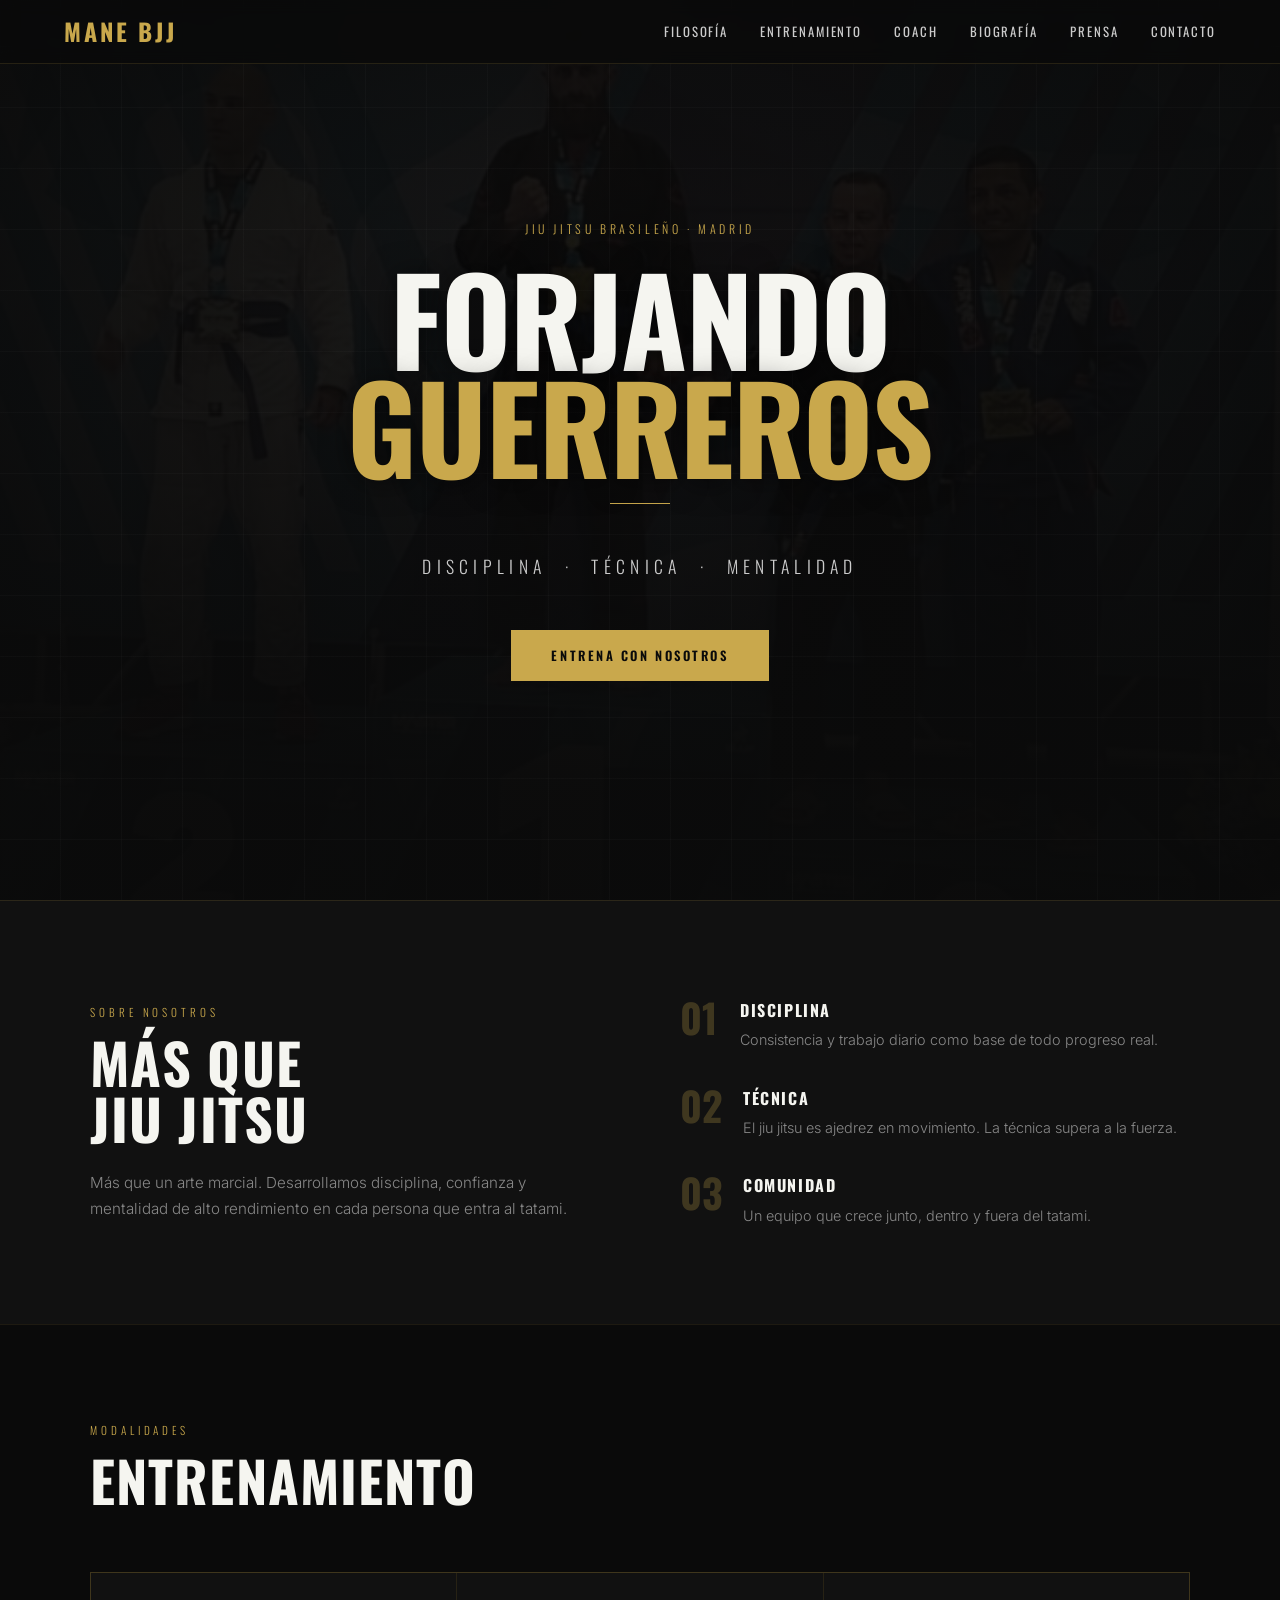
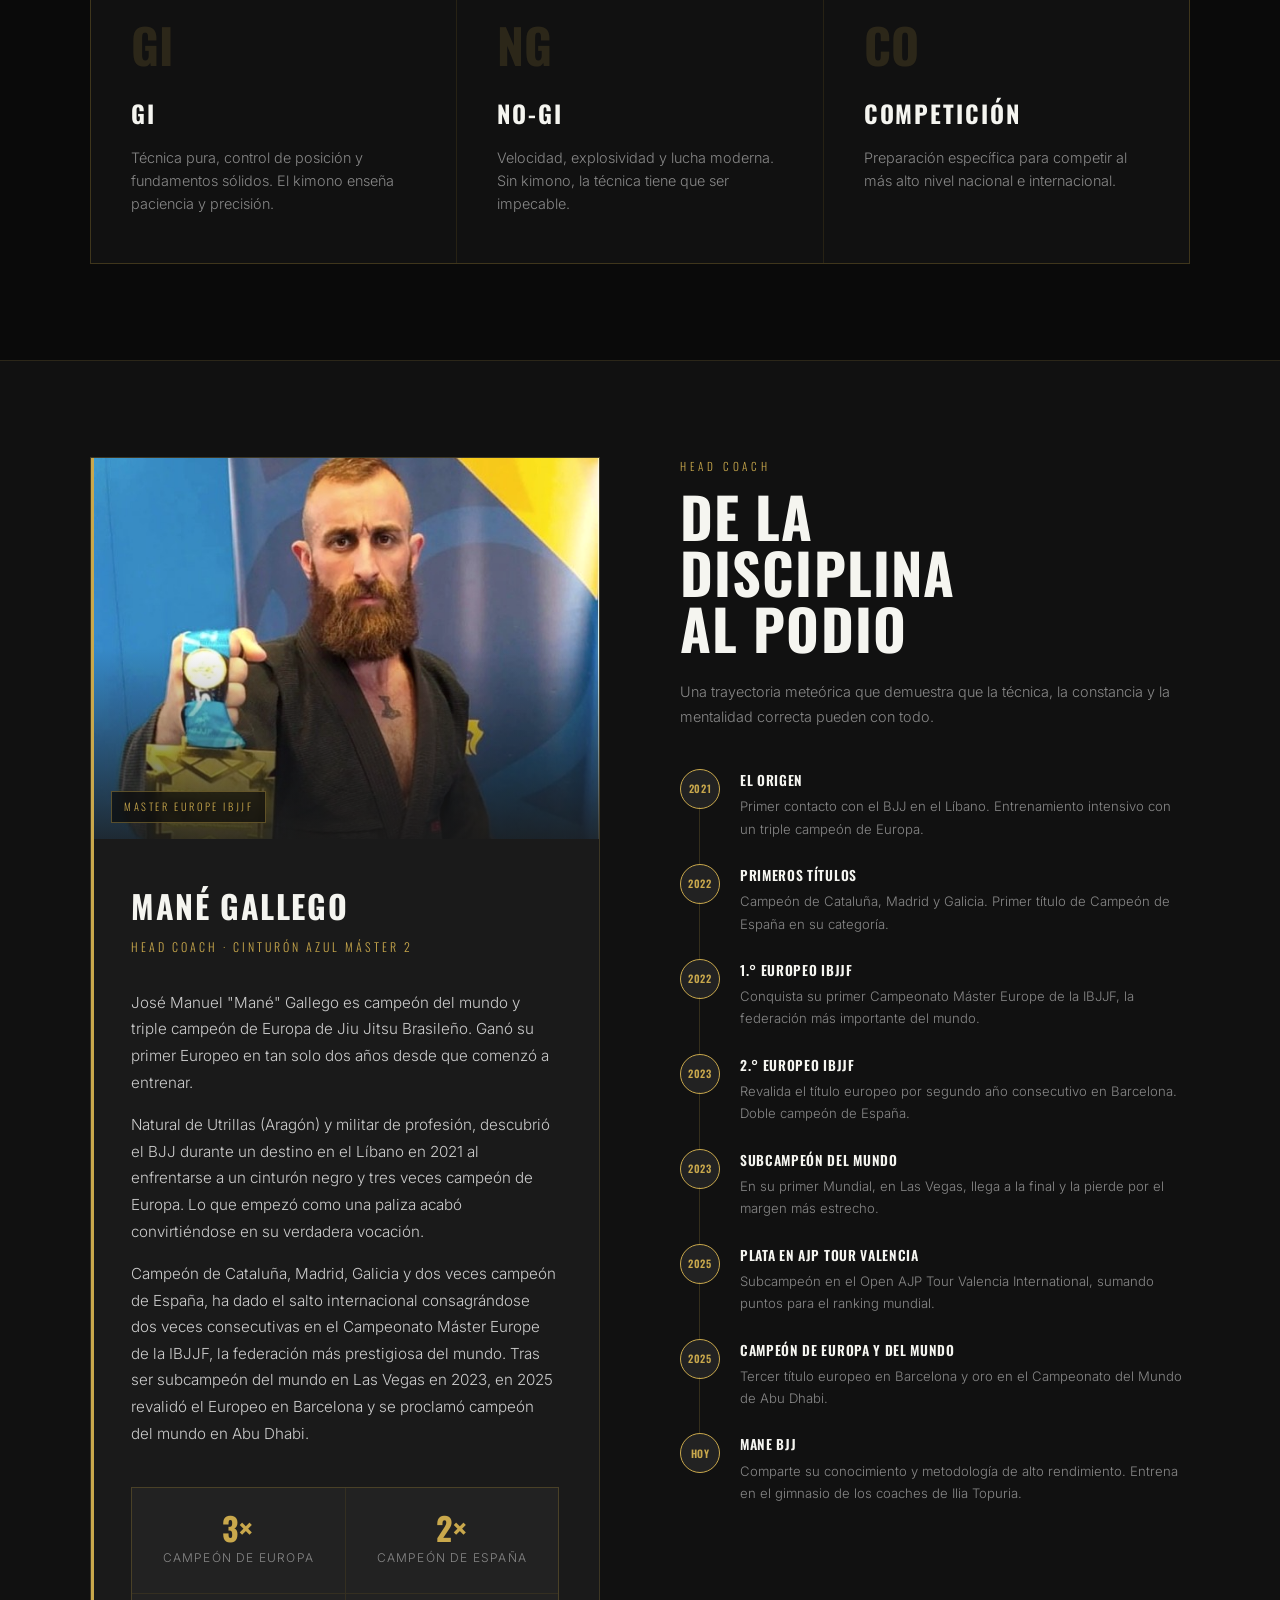
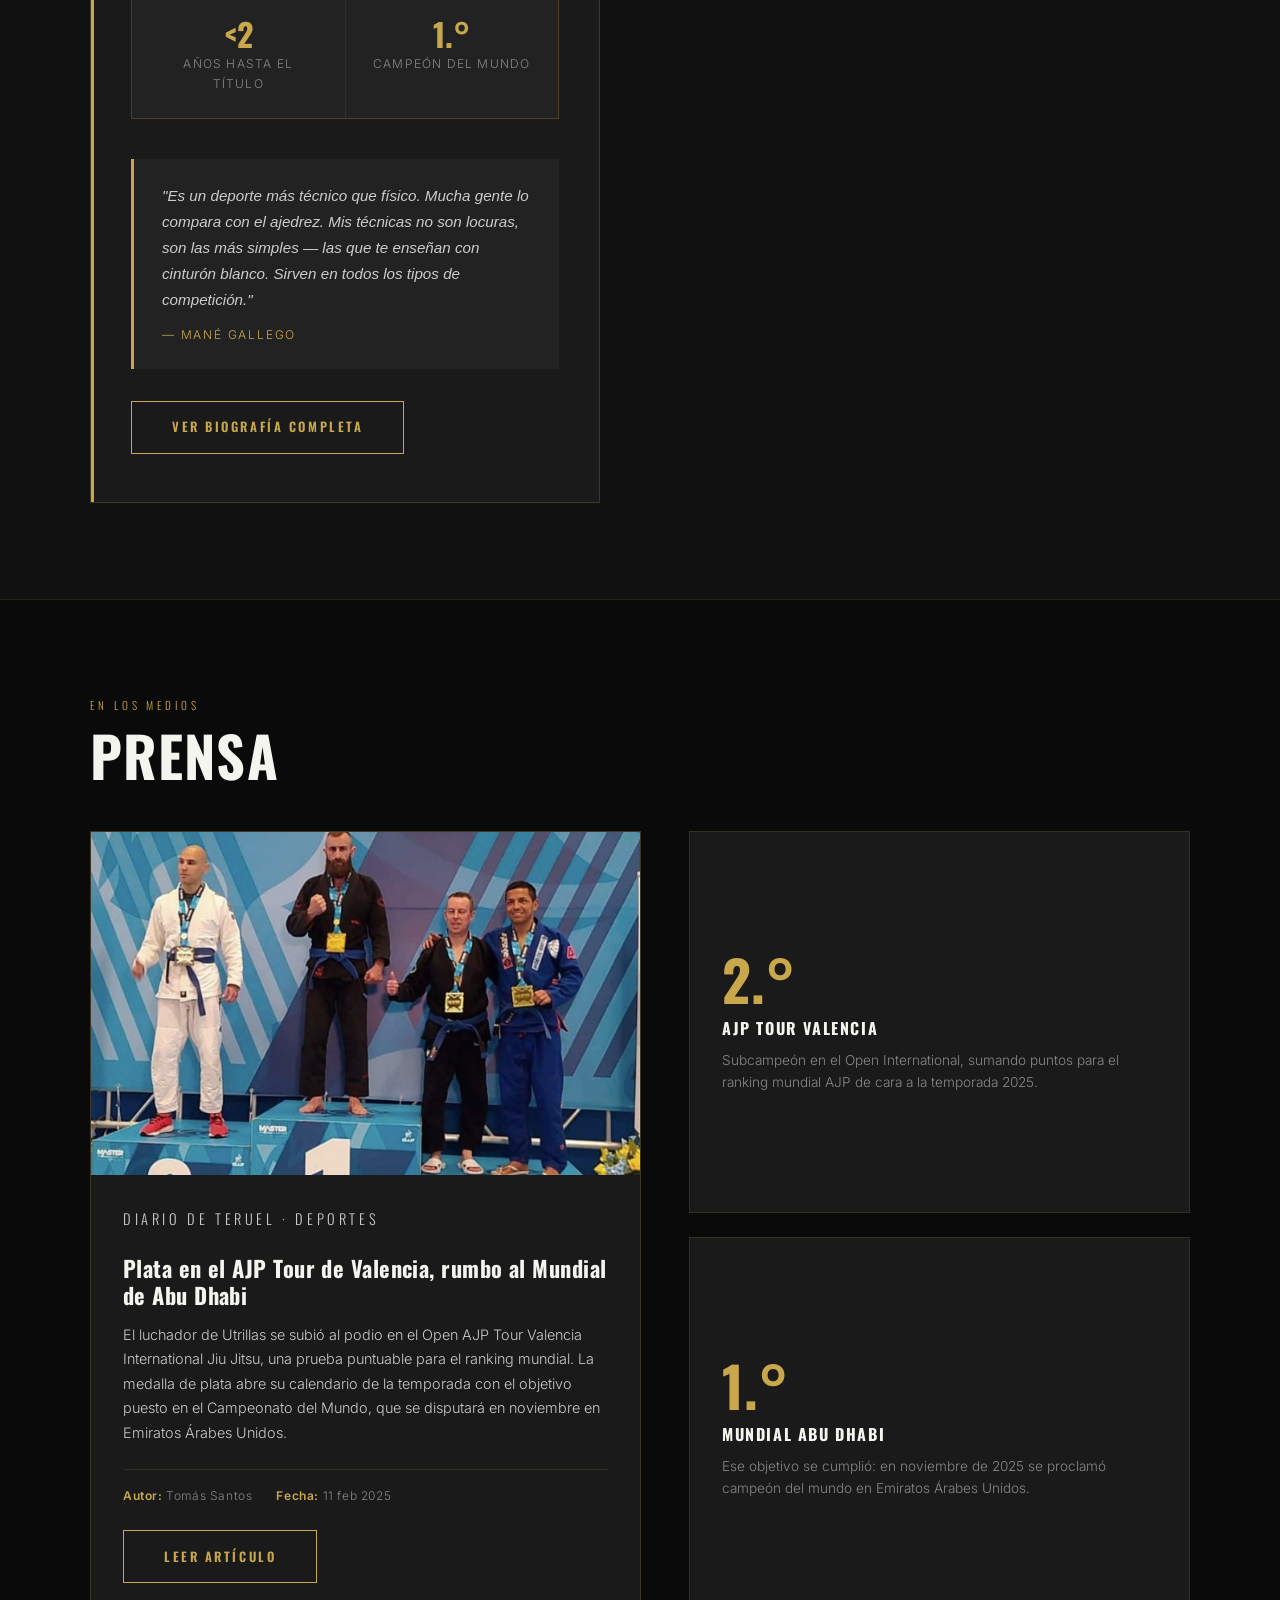
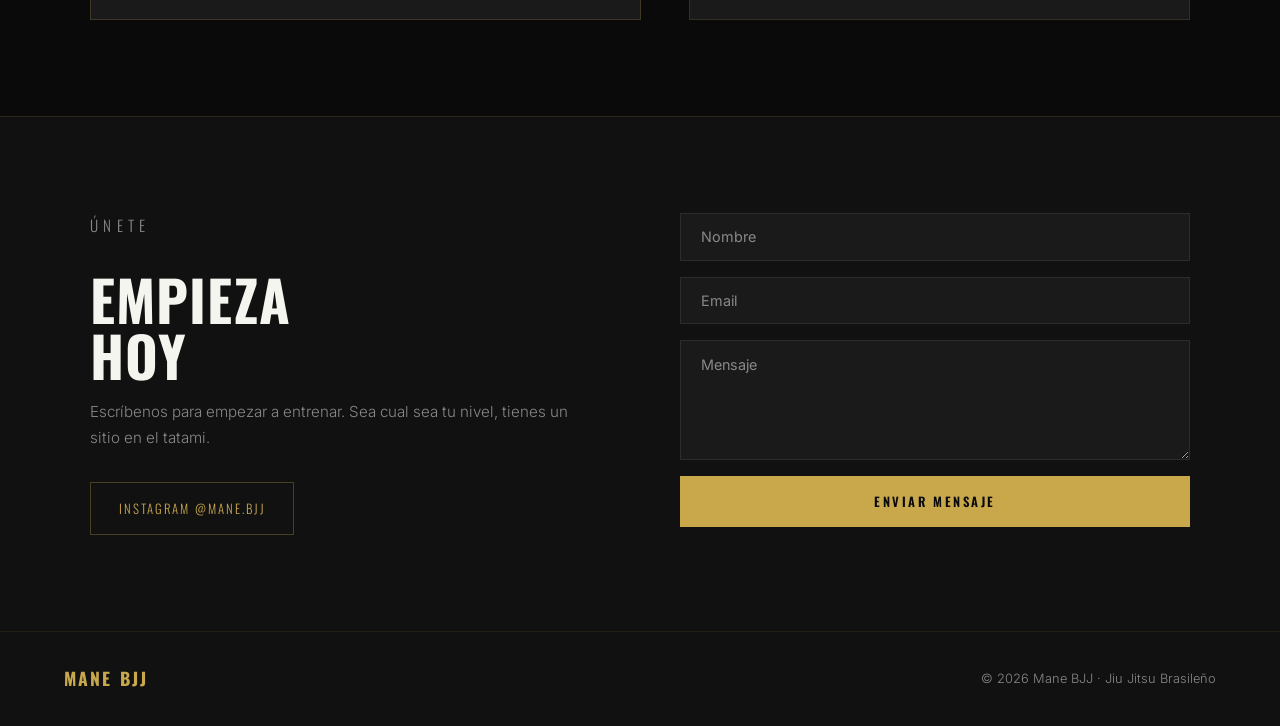
==== commit 84c0af9e: "Actualiza resultados de 2025: tricampeón de Europa y campeón del mundo Co-Authored-By: Claude Opus 5" ====
--- a/index.html
+++ b/index.html
@@ -4,7 +4,7 @@
   <meta charset="UTF-8">
   <title>Mane BJJ · Jiu Jitsu Brasileño en Madrid</title>
   <meta name="viewport" content="width=device-width, initial-scale=1.0">
-  <meta name="description" content="Academia de Jiu Jitsu Brasileño dirigida por Mané Gallego, doble campeón de Europa IBJJF. Disciplina, técnica y mentalidad de alto rendimiento.">
+  <meta name="description" content="Academia de Jiu Jitsu Brasileño dirigida por Mané Gallego, campeón del mundo y triple campeón de Europa. Disciplina, técnica y mentalidad de alto rendimiento.">
   <link href="https://fonts.googleapis.com/css2?family=Oswald:wght@400;600;700&family=Inter:wght@300;400;500&display=swap" rel="stylesheet">
   <link rel="stylesheet" href="css/styles.css">
 </head>
@@ -116,19 +116,19 @@
 
           <div class="coach-bio">
             <p>
-              José Manuel "Mané" Gallego es doble campeón de Europa de Jiu Jitsu Brasileño en la IBJJF, logrando este hito en tan solo dos años desde que comenzó a entrenar.
+              José Manuel "Mané" Gallego es campeón del mundo y triple campeón de Europa de Jiu Jitsu Brasileño. Ganó su primer Europeo en tan solo dos años desde que comenzó a entrenar.
             </p>
             <p>
               Natural de Utrillas (Aragón) y militar de profesión, descubrió el BJJ durante un destino en el Líbano en 2021 al enfrentarse a un cinturón negro y tres veces campeón de Europa. Lo que empezó como una paliza acabó convirtiéndose en su verdadera vocación.
             </p>
             <p>
-              Campeón de Cataluña, Madrid, Galicia y dos veces campeón de España, ha dado el salto internacional consagrándose dos veces consecutivas en el Campeonato Máster Europe de la IBJJF, la federación más prestigiosa del mundo. También ha competido en el Campeonato del Mundo en Las Vegas.
+              Campeón de Cataluña, Madrid, Galicia y dos veces campeón de España, ha dado el salto internacional consagrándose dos veces consecutivas en el Campeonato Máster Europe de la IBJJF, la federación más prestigiosa del mundo. Tras ser subcampeón del mundo en Las Vegas en 2023, en 2025 revalidó el Europeo en Barcelona y se proclamó campeón del mundo en Abu Dhabi.
             </p>
           </div>
 
           <div class="coach-stats">
             <div class="stat">
-              <div class="stat-num">2×</div>
+              <div class="stat-num">3×</div>
               <div class="stat-label">Campeón de Europa</div>
             </div>
             <div class="stat">
@@ -140,8 +140,8 @@
               <div class="stat-label">Años hasta el título</div>
             </div>
             <div class="stat">
-              <div class="stat-num">IBJJF</div>
-              <div class="stat-label">Federación oficial</div>
+              <div class="stat-num">1.°</div>
+              <div class="stat-label">Campeón del mundo</div>
             </div>
           </div>
 
@@ -194,10 +194,10 @@
           </div>
         </div>
         <div class="timeline-item">
-          <div class="timeline-dot">LV</div>
-          <div class="timeline-content">
-            <h4>Campeonato del Mundo</h4>
-            <p>Compite en el Mundial IBJJF celebrado en Las Vegas, consolidándose en el panorama internacional.</p>
+          <div class="timeline-dot">2023</div>
+          <div class="timeline-content">
+            <h4>Subcampeón del mundo</h4>
+            <p>En su primer Mundial, en Las Vegas, llega a la final y la pierde por el margen más estrecho.</p>
           </div>
         </div>
         <div class="timeline-item">
@@ -208,10 +208,10 @@
           </div>
         </div>
         <div class="timeline-item">
-          <div class="timeline-dot">AD</div>
-          <div class="timeline-content">
-            <h4>Mundial Abu Dhabi</h4>
-            <p>Próximo gran objetivo: el Campeonato del Mundo de noviembre en Emiratos Árabes Unidos.</p>
+          <div class="timeline-dot">2025</div>
+          <div class="timeline-content">
+            <h4>Campeón de Europa y del mundo</h4>
+            <p>Tercer título europeo en Barcelona y oro en el Campeonato del Mundo de Abu Dhabi.</p>
           </div>
         </div>
         <div class="timeline-item">
@@ -264,9 +264,9 @@
           <p>Subcampeón en el Open International, sumando puntos para el ranking mundial AJP de cara a la temporada 2025.</p>
         </div>
         <div class="press-callout">
-          <div class="press-callout-num">AD</div>
+          <div class="press-callout-num">1.°</div>
           <h4>Mundial Abu Dhabi</h4>
-          <p>Gran objetivo del año: el Campeonato del Mundo de noviembre en Emiratos Árabes Unidos.</p>
+          <p>Ese objetivo se cumplió: en noviembre de 2025 se proclamó campeón del mundo en Emiratos Árabes Unidos.</p>
         </div>
       </div>
 
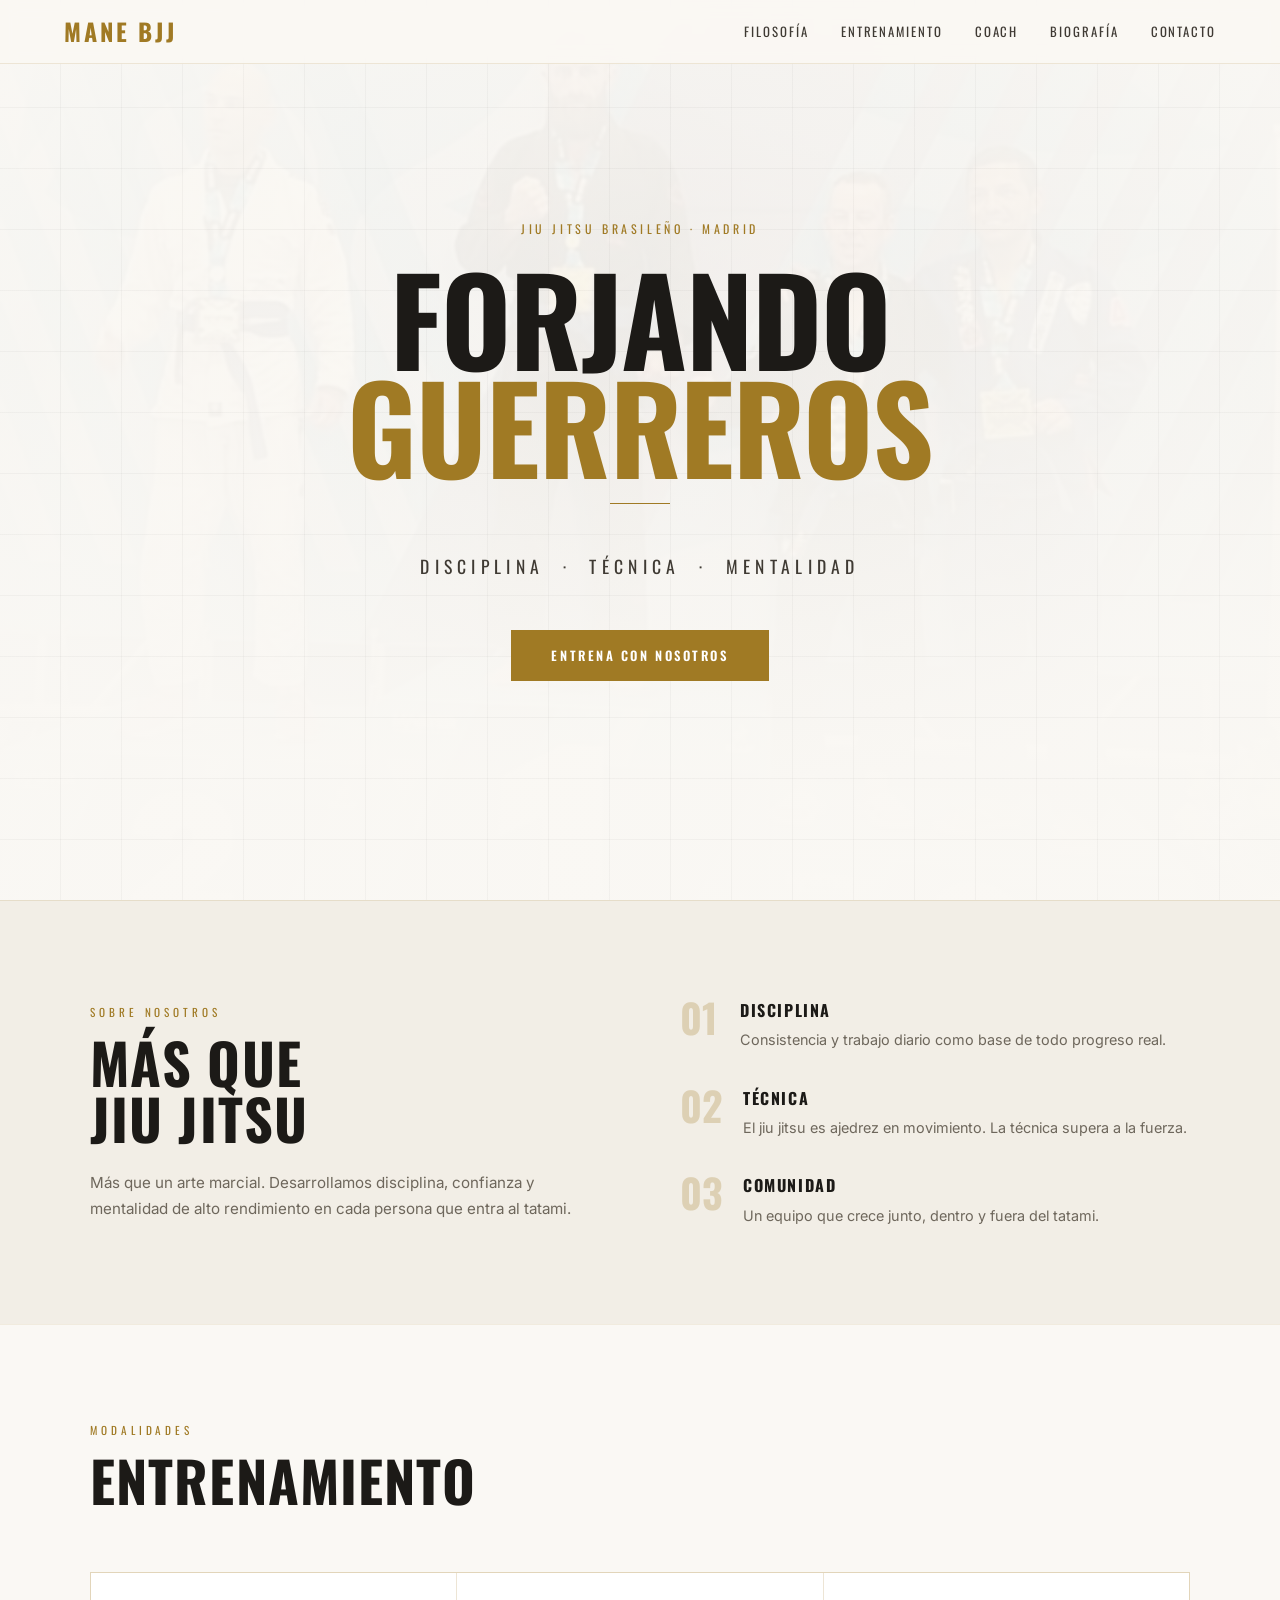
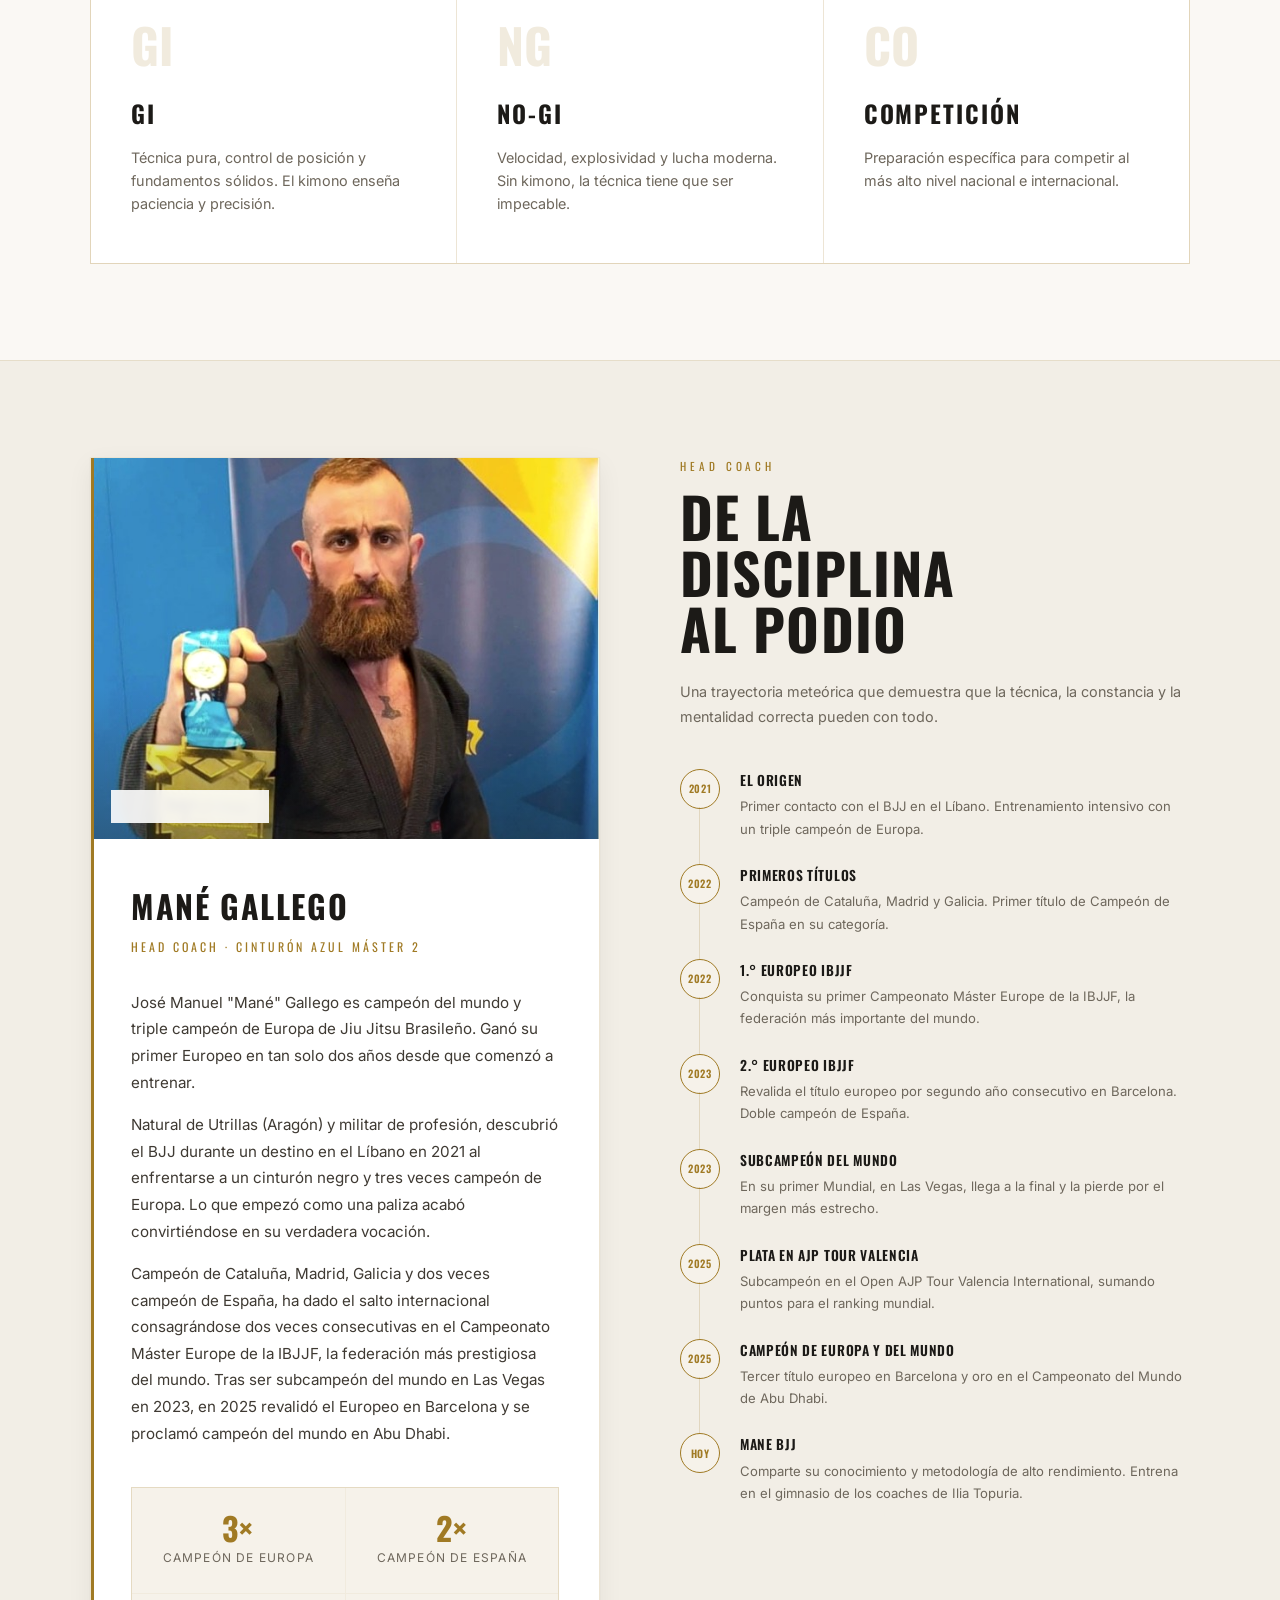
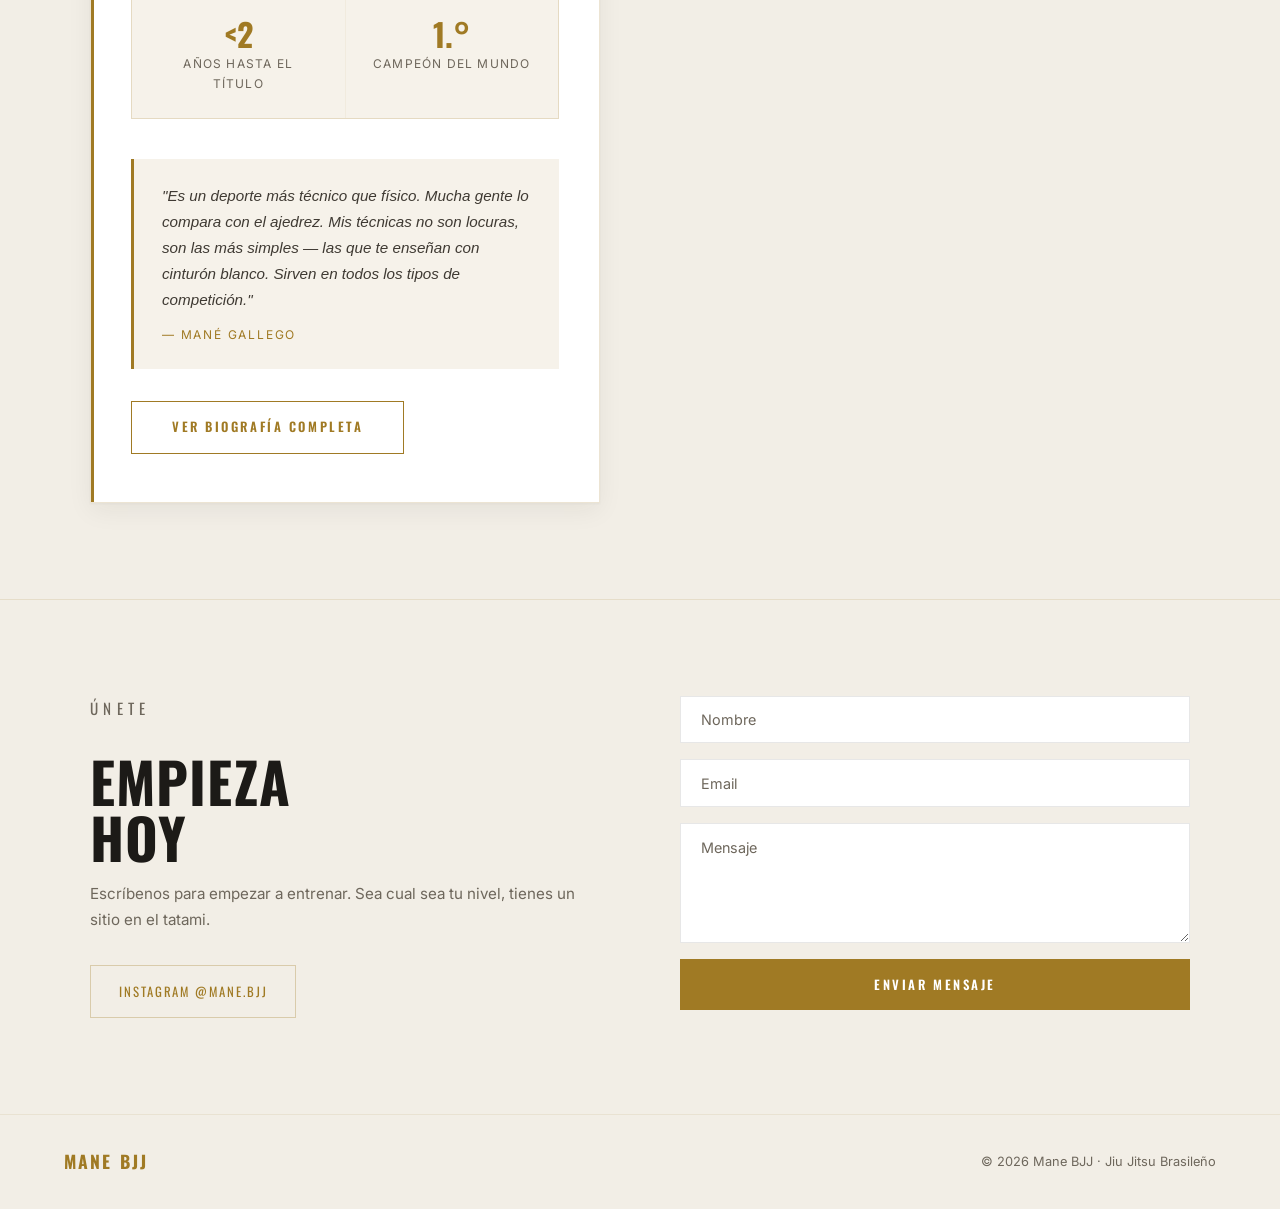
==== commit ad218789: "Rediseño con paleta clara y elimina la sección de Prensa de la home Co-Authored-By: Claude Opus 5.5 " ====
--- a/index.html
+++ b/index.html
@@ -19,7 +19,6 @@
     <a href="#training">Entrenamiento</a>
     <a href="#coach">Coach</a>
     <a href="biografia.html">Biografía</a>
-    <a href="#press">Prensa</a>
     <a href="#contact">Contacto</a>
   </nav>
 </header>
@@ -227,53 +226,6 @@
   </div>
 </section>
 
-<!-- PRENSA -->
-<section id="press" class="press">
-  <div class="press-inner">
-    <div class="press-header">
-      <p class="section-label">En los medios</p>
-      <h2>Prensa</h2>
-    </div>
-
-    <div class="press-grid">
-
-      <article class="press-feature">
-        <div class="press-feature-image">
-          <img src="images/mane-podium.jpg" alt="Mané Gallego en el podio del Master Europe IBJJF" loading="lazy">
-        </div>
-        <div class="press-feature-body">
-          <p class="press-source">Diario de Teruel · Deportes</p>
-          <h3>Plata en el AJP Tour de Valencia, rumbo al Mundial de Abu Dhabi</h3>
-          <p>
-            El luchador de Utrillas se subió al podio en el Open AJP Tour Valencia International Jiu Jitsu, una prueba puntuable para el ranking mundial. La medalla de plata abre su calendario de la temporada con el objetivo puesto en el Campeonato del Mundo, que se disputará en noviembre en Emiratos Árabes Unidos.
-          </p>
-          <div class="press-feature-meta">
-            <span class="press-meta-item"><strong>Autor:</strong> Tomás Santos</span>
-            <span class="press-meta-item"><strong>Fecha:</strong> 11 feb 2025</span>
-          </div>
-          <a class="btn btn-outline" href="https://www.diariodeteruel.es/deportes/mane-gallego-segundo-en-el-ajptour-de-valencia-para-preparar-su-temporada" target="_blank" rel="noopener">
-            Leer artículo
-          </a>
-        </div>
-      </article>
-
-      <div class="press-side">
-        <div class="press-callout">
-          <div class="press-callout-num">2.°</div>
-          <h4>AJP Tour Valencia</h4>
-          <p>Subcampeón en el Open International, sumando puntos para el ranking mundial AJP de cara a la temporada 2025.</p>
-        </div>
-        <div class="press-callout">
-          <div class="press-callout-num">1.°</div>
-          <h4>Mundial Abu Dhabi</h4>
-          <p>Ese objetivo se cumplió: en noviembre de 2025 se proclamó campeón del mundo en Emiratos Árabes Unidos.</p>
-        </div>
-      </div>
-
-    </div>
-  </div>
-</section>
-
 <!-- CONTACTO -->
 <section id="contact" class="contact">
   <div class="contact-inner">
--- a/css/styles.css
+++ b/css/styles.css
@@ -6,16 +6,21 @@
 *, *::before, *::after { box-sizing: border-box; margin: 0; padding: 0; }
 
 :root {
-  --black: #0a0a0a;
-  --dark: #111111;
-  --dark-2: #1a1a1a;
-  --dark-3: #222222;
-  --gold: #c9a84c;
-  --gold-light: #e2c47a;
-  --gold-dark: #9a7a2e;
-  --white: #f5f5f0;
-  --gray: #888;
-  --gray-light: #ccc;
+  /* Paleta clara: los nombres se mantienen por compatibilidad,
+     --black/--dark* son fondos y --white es el color de texto */
+  --black: #faf8f4;
+  --dark: #f2eee6;
+  --dark-2: #ffffff;
+  --dark-3: #f6f2ea;
+  --gold: #a07a24;
+  --gold-light: #b98f30;
+  --gold-dark: #7d5f1a;
+  --white: #1c1a17;
+  --gray: #6e675c;
+  --gray-light: #3f3a33;
+  --on-gold: #ffffff;
+  --line: rgba(28,26,23,0.1);
+  --shadow: 0 1px 2px rgba(28,26,23,0.04), 0 8px 24px rgba(28,26,23,0.06);
   --font-title: 'Oswald', sans-serif;
   --font-body: 'Inter', sans-serif;
 }
@@ -26,7 +31,7 @@
   background: var(--black);
   color: var(--white);
   font-family: var(--font-body);
-  font-weight: 300;
+  font-weight: 400;
   line-height: 1.7;
   overflow-x: hidden;
 }
@@ -43,9 +48,9 @@
   justify-content: space-between;
   padding: 0 5%;
   height: 64px;
-  background: rgba(10,10,10,0.92);
+  background: rgba(250,248,244,0.92);
   backdrop-filter: blur(8px);
-  border-bottom: 1px solid rgba(201,168,76,0.15);
+  border-bottom: 1px solid rgba(160,122,36,0.15);
 }
 
 header .logo {
@@ -90,24 +95,24 @@
   background-image: url('../images/mane-podium.jpg');
   background-size: cover;
   background-position: center 30%;
-  filter: grayscale(40%) contrast(1.05);
-  opacity: 0.55;
+  filter: grayscale(30%) contrast(1.02);
+  opacity: 0.35;
 }
 
 .hero-overlay {
   position: absolute;
   inset: 0;
   background:
-    radial-gradient(ellipse 80% 60% at 50% 40%, rgba(10,10,10,0.55) 0%, rgba(10,10,10,0.92) 80%),
-    linear-gradient(180deg, rgba(10,10,10,0.6) 0%, rgba(10,10,10,0.85) 100%);
+    radial-gradient(ellipse 80% 60% at 50% 40%, rgba(250,248,244,0.55) 0%, rgba(250,248,244,0.92) 80%),
+    linear-gradient(180deg, rgba(250,248,244,0.5) 0%, rgba(250,248,244,0.9) 100%);
 }
 
 .hero-grid {
   position: absolute;
   inset: 0;
   background:
-    repeating-linear-gradient(0deg, transparent, transparent 60px, rgba(255,255,255,0.018) 60px, rgba(255,255,255,0.018) 61px),
-    repeating-linear-gradient(90deg, transparent, transparent 60px, rgba(255,255,255,0.018) 60px, rgba(255,255,255,0.018) 61px);
+    repeating-linear-gradient(0deg, transparent, transparent 60px, rgba(28,26,23,0.035) 60px, rgba(28,26,23,0.035) 61px),
+    repeating-linear-gradient(90deg, transparent, transparent 60px, rgba(28,26,23,0.035) 60px, rgba(28,26,23,0.035) 61px);
 }
 
 .hero-content {
@@ -135,7 +140,6 @@
   text-transform: uppercase;
   color: var(--white);
   margin-bottom: 1.5rem;
-  text-shadow: 0 2px 30px rgba(0,0,0,0.6);
 }
 
 .hero h1 span { color: var(--gold); }
@@ -163,7 +167,7 @@
   font-weight: 600;
   letter-spacing: 0.2em;
   text-transform: uppercase;
-  color: var(--black);
+  color: var(--on-gold);
   background: var(--gold);
   padding: 0.9rem 2.5rem;
   text-decoration: none;
@@ -183,7 +187,7 @@
 
 .btn-outline:hover {
   background: var(--gold);
-  color: var(--black);
+  color: var(--on-gold);
 }
 
 /* ── SECTION BASE ── */
@@ -211,7 +215,7 @@
 /* ── ABOUT / FILOSOFIA ── */
 .about {
   background: var(--dark);
-  border-top: 1px solid rgba(201,168,76,0.15);
+  border-top: 1px solid rgba(160,122,36,0.15);
 }
 
 .about-inner {
@@ -268,7 +272,7 @@
 /* ── TRAINING ── */
 .training {
   background: var(--black);
-  border-top: 1px solid rgba(201,168,76,0.1);
+  border-top: 1px solid rgba(160,122,36,0.1);
 }
 
 .training-header {
@@ -282,12 +286,12 @@
   display: grid;
   grid-template-columns: repeat(3, 1fr);
   gap: 1px;
-  background: rgba(201,168,76,0.15);
-  border: 1px solid rgba(201,168,76,0.15);
+  background: rgba(160,122,36,0.15);
+  border: 1px solid rgba(160,122,36,0.15);
 }
 
 .card {
-  background: var(--dark);
+  background: var(--dark-2);
   padding: 3rem 2.5rem;
   position: relative;
   overflow: hidden;
@@ -305,14 +309,14 @@
   transition: transform 0.3s;
 }
 
-.card:hover { background: var(--dark-2); }
+.card:hover { background: var(--dark-3); }
 .card:hover::before { transform: scaleX(1); }
 
 .card-icon {
   font-family: var(--font-title);
   font-size: 3rem;
   font-weight: 700;
-  color: rgba(201,168,76,0.15);
+  color: rgba(160,122,36,0.15);
   line-height: 1;
   margin-bottom: 1.5rem;
 }
@@ -336,7 +340,7 @@
 /* ── HEAD COACH ── */
 .coach {
   background: var(--dark);
-  border-top: 1px solid rgba(201,168,76,0.15);
+  border-top: 1px solid rgba(160,122,36,0.15);
 }
 
 .coach-inner {
@@ -352,7 +356,8 @@
 
 .coach-card {
   background: var(--dark-2);
-  border: 1px solid rgba(201,168,76,0.2);
+  box-shadow: var(--shadow);
+  border: 1px solid rgba(160,122,36,0.2);
   position: relative;
 }
 
@@ -391,7 +396,7 @@
   content: '';
   position: absolute;
   inset: 0;
-  background: linear-gradient(180deg, transparent 50%, rgba(26,26,26,0.85) 100%);
+  background: linear-gradient(180deg, transparent 60%, rgba(28,26,23,0.35) 100%);
   pointer-events: none;
 }
 
@@ -406,8 +411,8 @@
   text-transform: uppercase;
   color: var(--gold);
   padding: 0.4rem 0.75rem;
-  background: rgba(10,10,10,0.7);
-  border: 1px solid rgba(201,168,76,0.4);
+  background: rgba(255,255,255,0.9);
+  border: 1px solid rgba(160,122,36,0.4);
   backdrop-filter: blur(4px);
 }
 
@@ -443,8 +448,8 @@
   display: grid;
   grid-template-columns: 1fr 1fr;
   gap: 1px;
-  background: rgba(201,168,76,0.15);
-  border: 1px solid rgba(201,168,76,0.15);
+  background: rgba(160,122,36,0.15);
+  border: 1px solid rgba(160,122,36,0.15);
   margin-top: 2.5rem;
 }
 
@@ -515,7 +520,7 @@
   top: 38px;
   bottom: 0;
   width: 1px;
-  background: rgba(201,168,76,0.2);
+  background: rgba(160,122,36,0.2);
 }
 
 .timeline-dot {
@@ -550,145 +555,10 @@
   color: var(--gray);
 }
 
-/* ── PRENSA ── */
-.press {
-  background: var(--black);
-  border-top: 1px solid rgba(201,168,76,0.15);
-}
-
-.press-inner {
-  max-width: 1100px;
-  margin: 0 auto;
-}
-
-.press-header { margin-bottom: 3rem; }
-
-.press-grid {
-  display: grid;
-  grid-template-columns: 1.1fr 1fr;
-  gap: 3rem;
-  align-items: stretch;
-}
-
-.press-feature {
-  background: var(--dark-2);
-  border: 1px solid rgba(201,168,76,0.2);
-  overflow: hidden;
-  display: flex;
-  flex-direction: column;
-}
-
-.press-feature-image {
-  aspect-ratio: 16 / 10;
-  overflow: hidden;
-  position: relative;
-}
-
-.press-feature-image img {
-  width: 100%;
-  height: 100%;
-  object-fit: cover;
-  object-position: center 30%;
-  filter: grayscale(20%);
-  transition: transform 0.6s ease;
-}
-
-.press-feature:hover .press-feature-image img { transform: scale(1.04); }
-
-.press-feature-body { padding: 2rem 2rem 2.25rem; }
-
-.press-source {
-  font-family: var(--font-title);
-  font-size: 0.7rem;
-  letter-spacing: 0.25em;
-  text-transform: uppercase;
-  color: var(--gold);
-  margin-bottom: 0.75rem;
-}
-
-.press-feature h3 {
-  font-family: var(--font-title);
-  font-size: 1.4rem;
-  font-weight: 700;
-  letter-spacing: 0.02em;
-  line-height: 1.2;
-  color: var(--white);
-  margin-bottom: 0.85rem;
-  text-transform: none;
-}
-
-.press-feature p {
-  font-size: 0.9rem;
-  color: var(--gray-light);
-  line-height: 1.7;
-  margin-bottom: 1.5rem;
-}
-
-.press-feature-meta {
-  display: flex;
-  gap: 1.5rem;
-  align-items: center;
-  flex-wrap: wrap;
-  margin-bottom: 1.5rem;
-  padding-top: 1rem;
-  border-top: 1px solid rgba(201,168,76,0.12);
-}
-
-.press-meta-item {
-  font-size: 0.75rem;
-  color: var(--gray);
-  letter-spacing: 0.05em;
-}
-
-.press-meta-item strong {
-  color: var(--gold);
-  font-weight: 600;
-}
-
-.press-side {
-  display: flex;
-  flex-direction: column;
-  gap: 1.5rem;
-}
-
-.press-callout {
-  background: var(--dark-2);
-  border: 1px solid rgba(201,168,76,0.15);
-  padding: 2rem;
-  flex: 1;
-  display: flex;
-  flex-direction: column;
-  justify-content: center;
-}
-
-.press-callout-num {
-  font-family: var(--font-title);
-  font-size: 3.5rem;
-  font-weight: 700;
-  color: var(--gold);
-  line-height: 1;
-  margin-bottom: 0.5rem;
-}
-
-.press-callout h4 {
-  font-family: var(--font-title);
-  font-size: 1rem;
-  letter-spacing: 0.1em;
-  text-transform: uppercase;
-  color: var(--white);
-  margin-bottom: 0.5rem;
-}
-
-.press-callout p {
-  font-size: 0.85rem;
-  color: var(--gray);
-  line-height: 1.6;
-}
-
 /* ── CONTACT ── */
 .contact {
   background: var(--dark);
-  border-top: 1px solid rgba(201,168,76,0.15);
+  border-top: 1px solid rgba(160,122,36,0.15);
 }
 
 .contact-inner {
@@ -717,7 +587,7 @@
 .contact-form input,
 .contact-form textarea {
   background: var(--dark-2);
-  border: 1px solid rgba(255,255,255,0.08);
+  border: 1px solid var(--line);
   color: var(--white);
   font-family: var(--font-body);
   font-size: 0.9rem;
@@ -728,7 +598,7 @@
 
 .contact-form input:focus,
 .contact-form textarea:focus {
-  border-color: rgba(201,168,76,0.5);
+  border-color: rgba(160,122,36,0.5);
 }
 
 .contact-form input::placeholder,
@@ -742,7 +612,7 @@
   font-weight: 600;
   letter-spacing: 0.2em;
   text-transform: uppercase;
-  color: var(--black);
+  color: var(--on-gold);
   background: var(--gold);
   border: none;
   padding: 1rem;
@@ -762,20 +632,20 @@
   text-transform: uppercase;
   color: var(--gold);
   text-decoration: none;
-  border: 1px solid rgba(201,168,76,0.3);
+  border: 1px solid rgba(160,122,36,0.3);
   padding: 0.9rem 1.75rem;
   transition: border-color 0.2s, background 0.2s;
 }
 
 .ig-link:hover {
   border-color: var(--gold);
-  background: rgba(201,168,76,0.07);
+  background: rgba(160,122,36,0.07);
 }
 
 /* ── FOOTER ── */
 footer {
   background: var(--dark);
-  border-top: 1px solid rgba(201,168,76,0.1);
+  border-top: 1px solid rgba(160,122,36,0.1);
   padding: 2rem 5%;
   display: flex;
   align-items: center;
@@ -815,8 +685,8 @@
   background-image: url('../images/mane-portrait.jpg');
   background-size: cover;
   background-position: center 25%;
-  filter: grayscale(50%) contrast(1.05);
-  opacity: 0.45;
+  filter: grayscale(30%) contrast(1.02);
+  opacity: 0.3;
 }
 
 .bio-hero-content {
@@ -849,14 +719,14 @@
   display: flex;
   flex-wrap: wrap;
   gap: 1px;
-  background: rgba(201,168,76,0.2);
-  border: 1px solid rgba(201,168,76,0.2);
+  background: rgba(160,122,36,0.2);
+  border: 1px solid rgba(160,122,36,0.2);
   width: fit-content;
   max-width: 100%;
 }
 
 .bio-facts div {
-  background: rgba(17,17,17,0.85);
+  background: rgba(255,255,255,0.88);
   padding: 1rem 1.75rem;
   display: flex;
   flex-direction: column;
@@ -879,7 +749,7 @@
 /* ── BIOGRAFÍA · VÍDEO ── */
 .bio-video {
   background: var(--dark);
-  border-top: 1px solid rgba(201,168,76,0.15);
+  border-top: 1px solid rgba(160,122,36,0.15);
 }
 
 .bio-video-inner {
@@ -900,9 +770,9 @@
 .video-frame {
   position: relative;
   aspect-ratio: 16 / 9;
-  background: var(--black);
-  border: 1px solid rgba(201,168,76,0.3);
-  box-shadow: 12px 12px 0 rgba(201,168,76,0.12);
+  background: #111;
+  border: 1px solid rgba(160,122,36,0.3);
+  box-shadow: 12px 12px 0 rgba(160,122,36,0.15);
 }
 
 .video-frame iframe {
@@ -916,7 +786,7 @@
 /* ── BIOGRAFÍA · CRONOLOGÍA ── */
 .chrono {
   background: var(--black);
-  border-top: 1px solid rgba(201,168,76,0.15);
+  border-top: 1px solid rgba(160,122,36,0.15);
 }
 
 .chrono-inner { max-width: 1000px; margin: 0 auto; }
@@ -934,7 +804,7 @@
   top: 0; bottom: 0;
   left: 160px;
   width: 1px;
-  background: linear-gradient(180deg, var(--gold) 0%, rgba(201,168,76,0.15) 100%);
+  background: linear-gradient(180deg, var(--gold) 0%, rgba(160,122,36,0.15) 100%);
 }
 
 .chrono-item {
@@ -973,22 +843,24 @@
 
 .chrono-card {
   background: var(--dark-2);
-  border: 1px solid rgba(255,255,255,0.06);
+  border: 1px solid var(--line);
+  box-shadow: var(--shadow);
   padding: 1.75rem 2rem;
   transition: border-color 0.25s;
 }
 
-.chrono-card:hover { border-color: rgba(201,168,76,0.35); }
+.chrono-card:hover { border-color: rgba(160,122,36,0.35); }
 
 .chrono-card.highlight {
-  border-color: rgba(201,168,76,0.45);
-  background: linear-gradient(135deg, rgba(201,168,76,0.08), var(--dark-2) 60%);
+  border-color: rgba(160,122,36,0.45);
+  background: linear-gradient(135deg, rgba(160,122,36,0.08), var(--dark-2) 60%);
 }
 
 .chrono-item.press .chrono-card {
   background: transparent;
+  box-shadow: none;
   border-style: dashed;
-  border-color: rgba(201,168,76,0.25);
+  border-color: rgba(160,122,36,0.25);
 }
 
 .chrono-card h3 {
@@ -1036,7 +908,7 @@
 /* ── BIOGRAFÍA · CTA ── */
 .bio-cta {
   background: var(--dark);
-  border-top: 1px solid rgba(201,168,76,0.15);
+  border-top: 1px solid rgba(160,122,36,0.15);
   text-align: center;
 }
 
@@ -1073,7 +945,7 @@
 
   .bio-hero { padding-top: calc(100px + 3rem); min-height: 70vh; }
   .bio-video-inner { grid-template-columns: 1fr; gap: 2.5rem; }
-  .video-frame { box-shadow: 6px 6px 0 rgba(201,168,76,0.12); }
+  .video-frame { box-shadow: 6px 6px 0 rgba(160,122,36,0.12); }
 
   .chrono-list::before,
   .chrono-item::before { left: 5px; }
@@ -1091,8 +963,7 @@
 
   .about-inner,
   .coach-inner,
-  .contact-inner,
-  .press-grid { grid-template-columns: 1fr; gap: 3rem; }
+  .contact-inner { grid-template-columns: 1fr; gap: 3rem; }
 
   .cards { grid-template-columns: 1fr; }
 
@@ -1102,5 +973,4 @@
   .hero h1 { font-size: clamp(3rem, 15vw, 5rem); }
 
   .coach-body { padding: 2rem 1.5rem 2.5rem; }
-  .press-feature-body { padding: 1.5rem; }
-}
+}
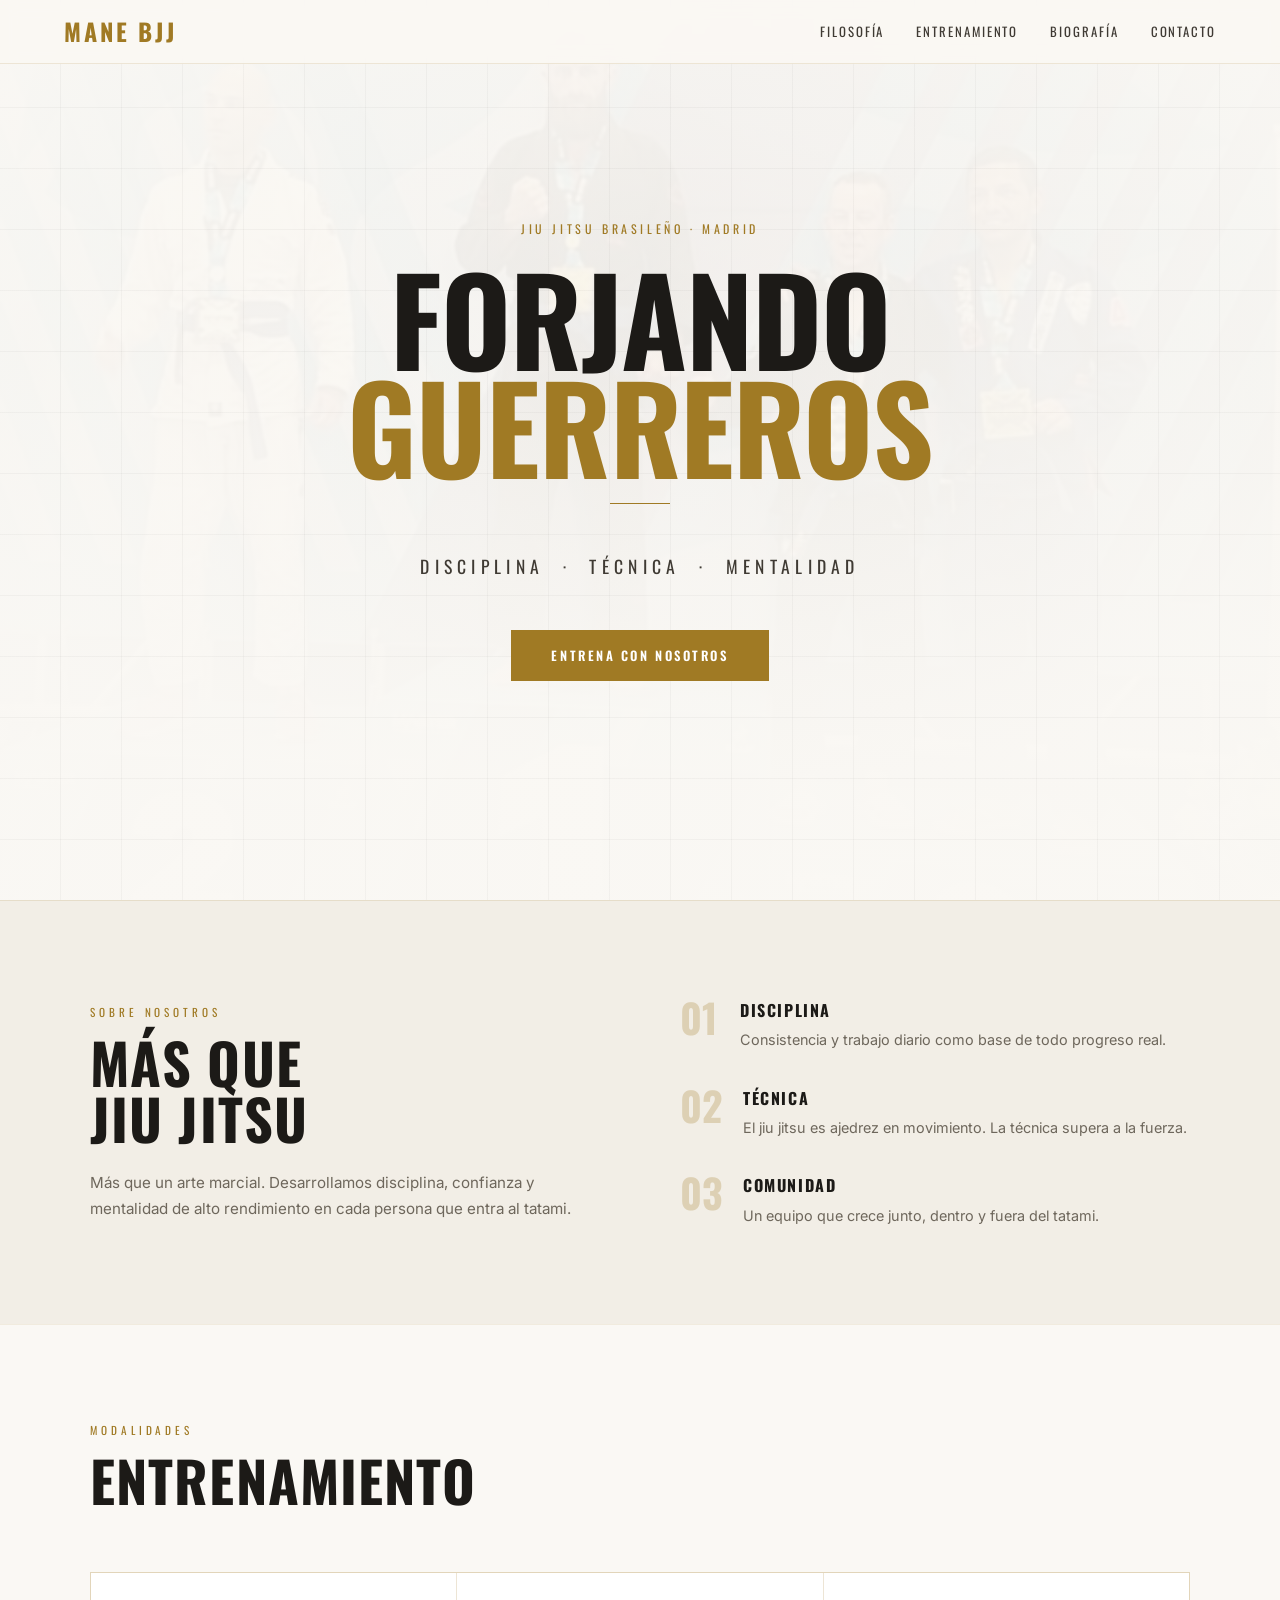
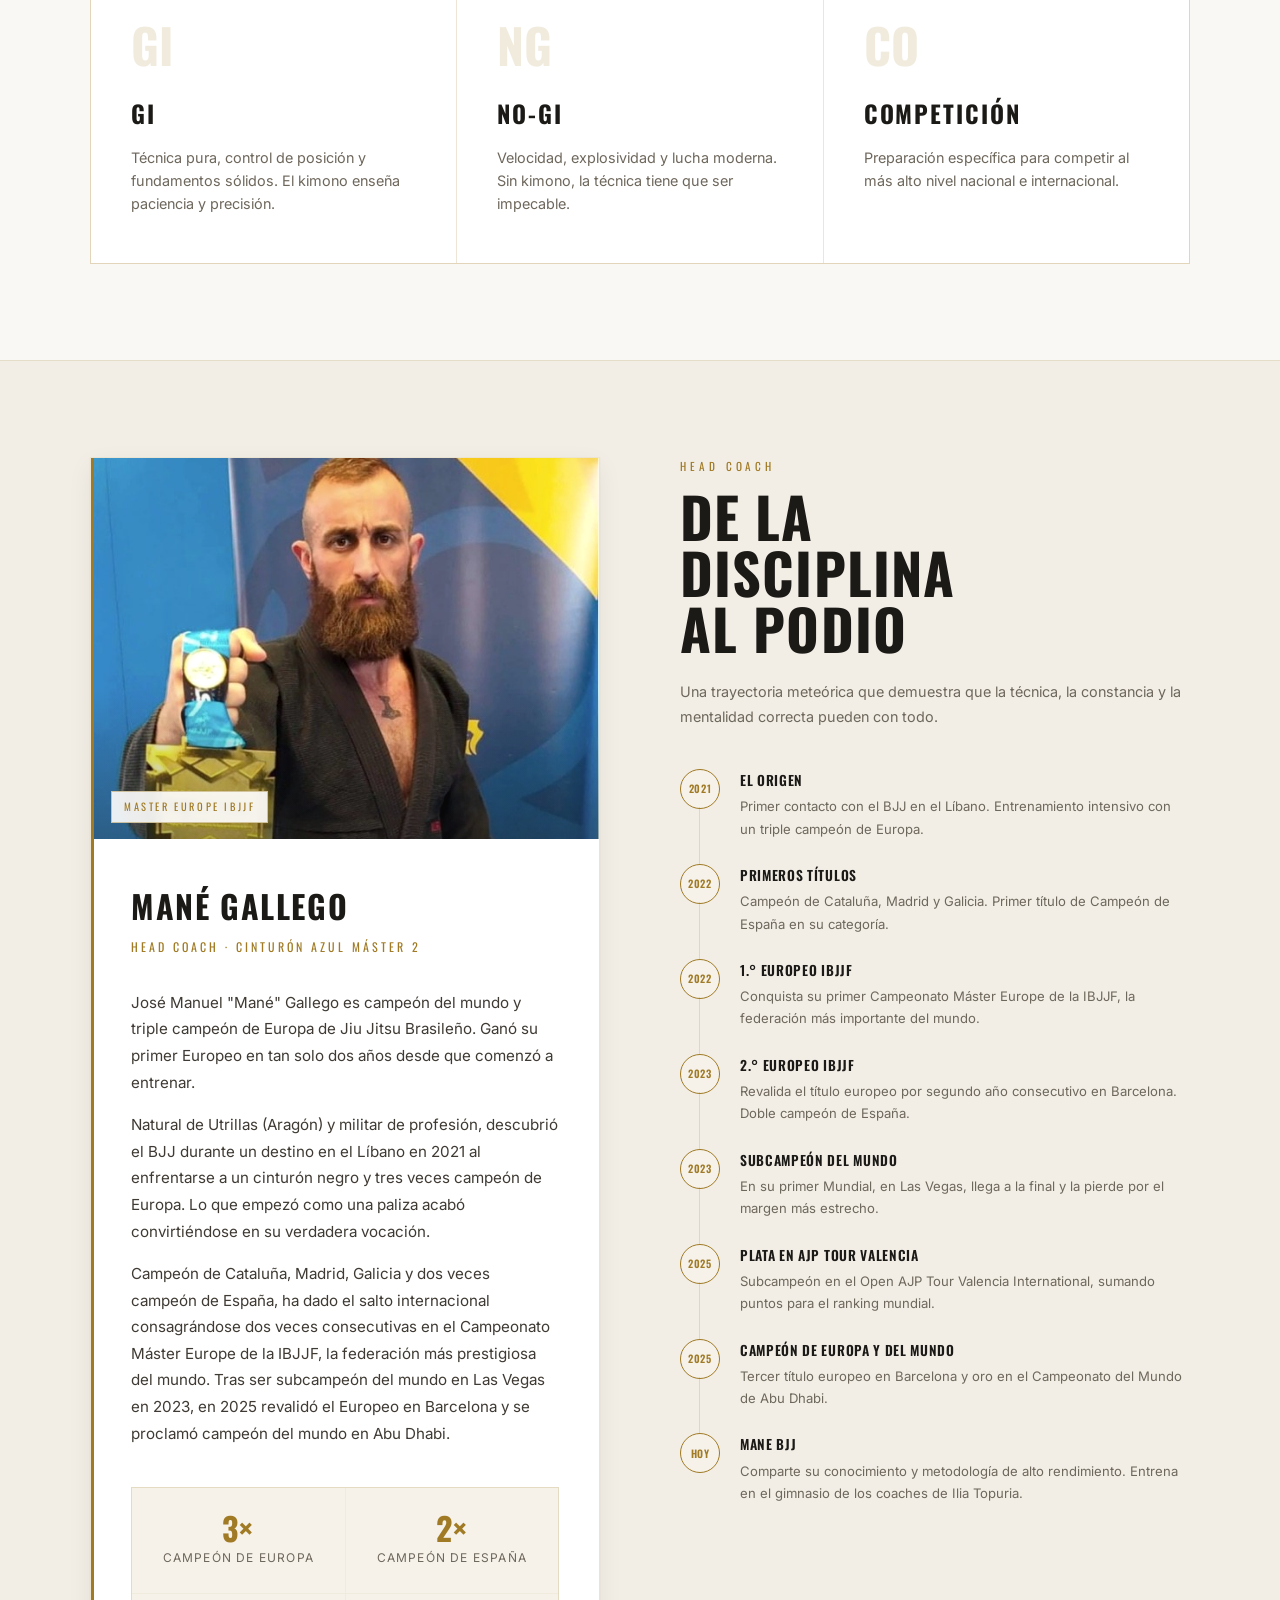
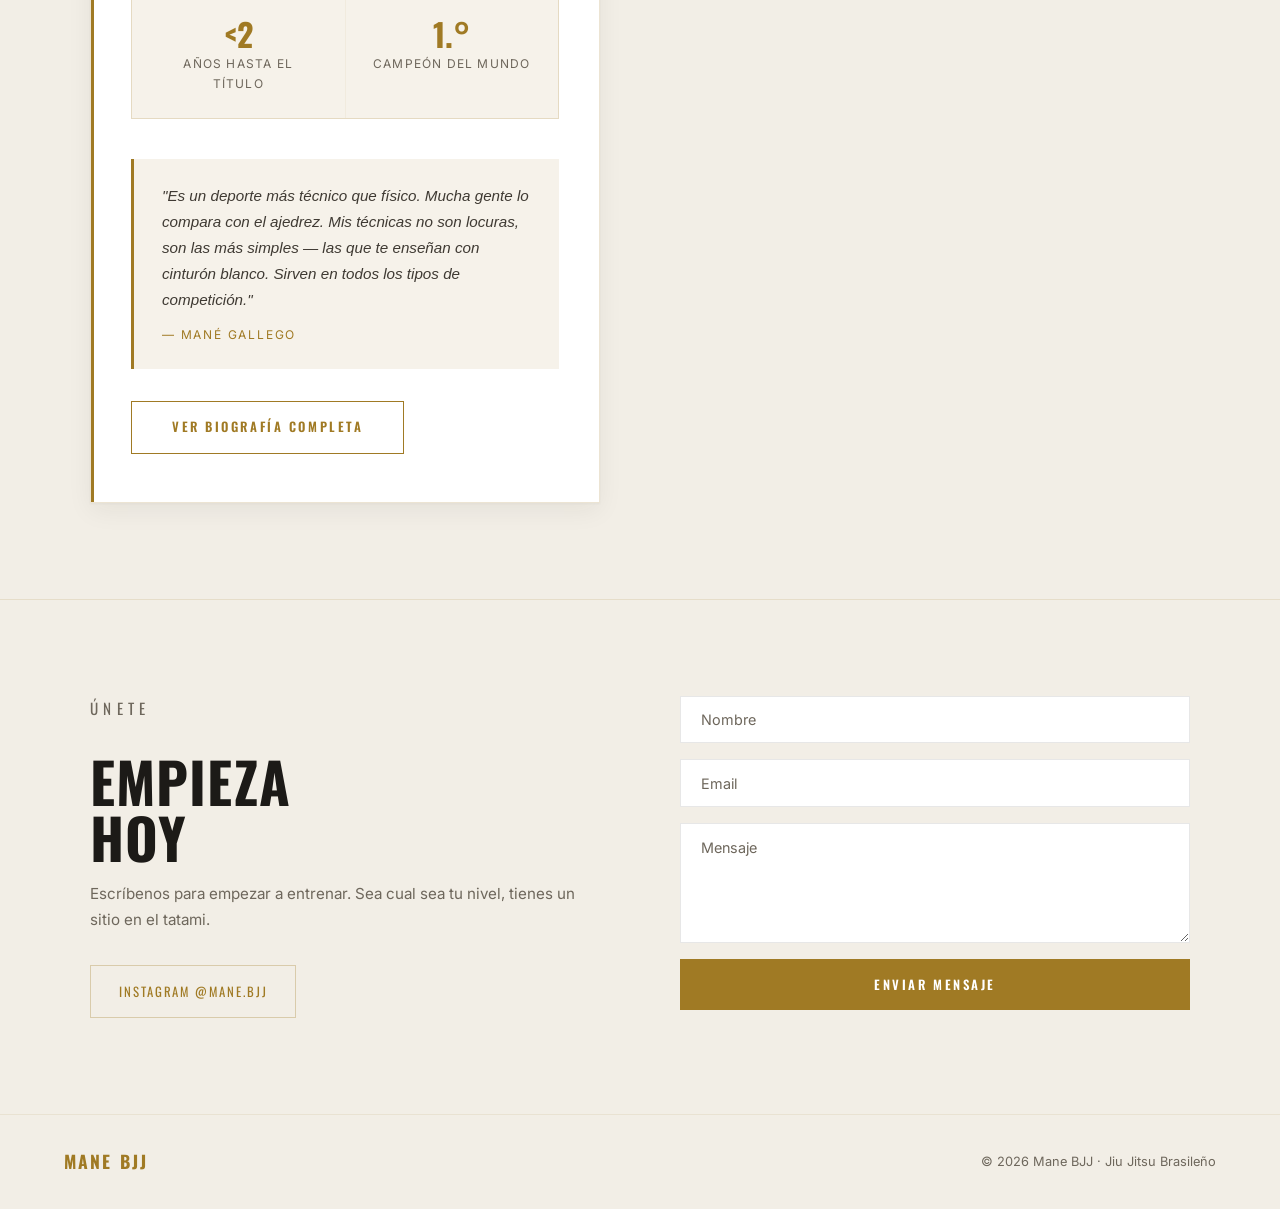
==== commit d50ba92d: "Unifica el menú: Filosofía, Entrenamiento, Biografía y Contacto en ambas páginas Co-Authored-By: Cla" ====
--- a/index.html
+++ b/index.html
@@ -17,7 +17,6 @@
   <nav>
     <a href="#about">Filosofía</a>
     <a href="#training">Entrenamiento</a>
-    <a href="#coach">Coach</a>
     <a href="biografia.html">Biografía</a>
     <a href="#contact">Contacto</a>
   </nav>
--- a/css/styles.css
+++ b/css/styles.css
@@ -667,7 +667,6 @@
   color: var(--gray);
 }
 
-nav a.active { color: var(--gold); }
 
 /* ── BIOGRAFÍA · HERO ── */
 .bio-hero {
